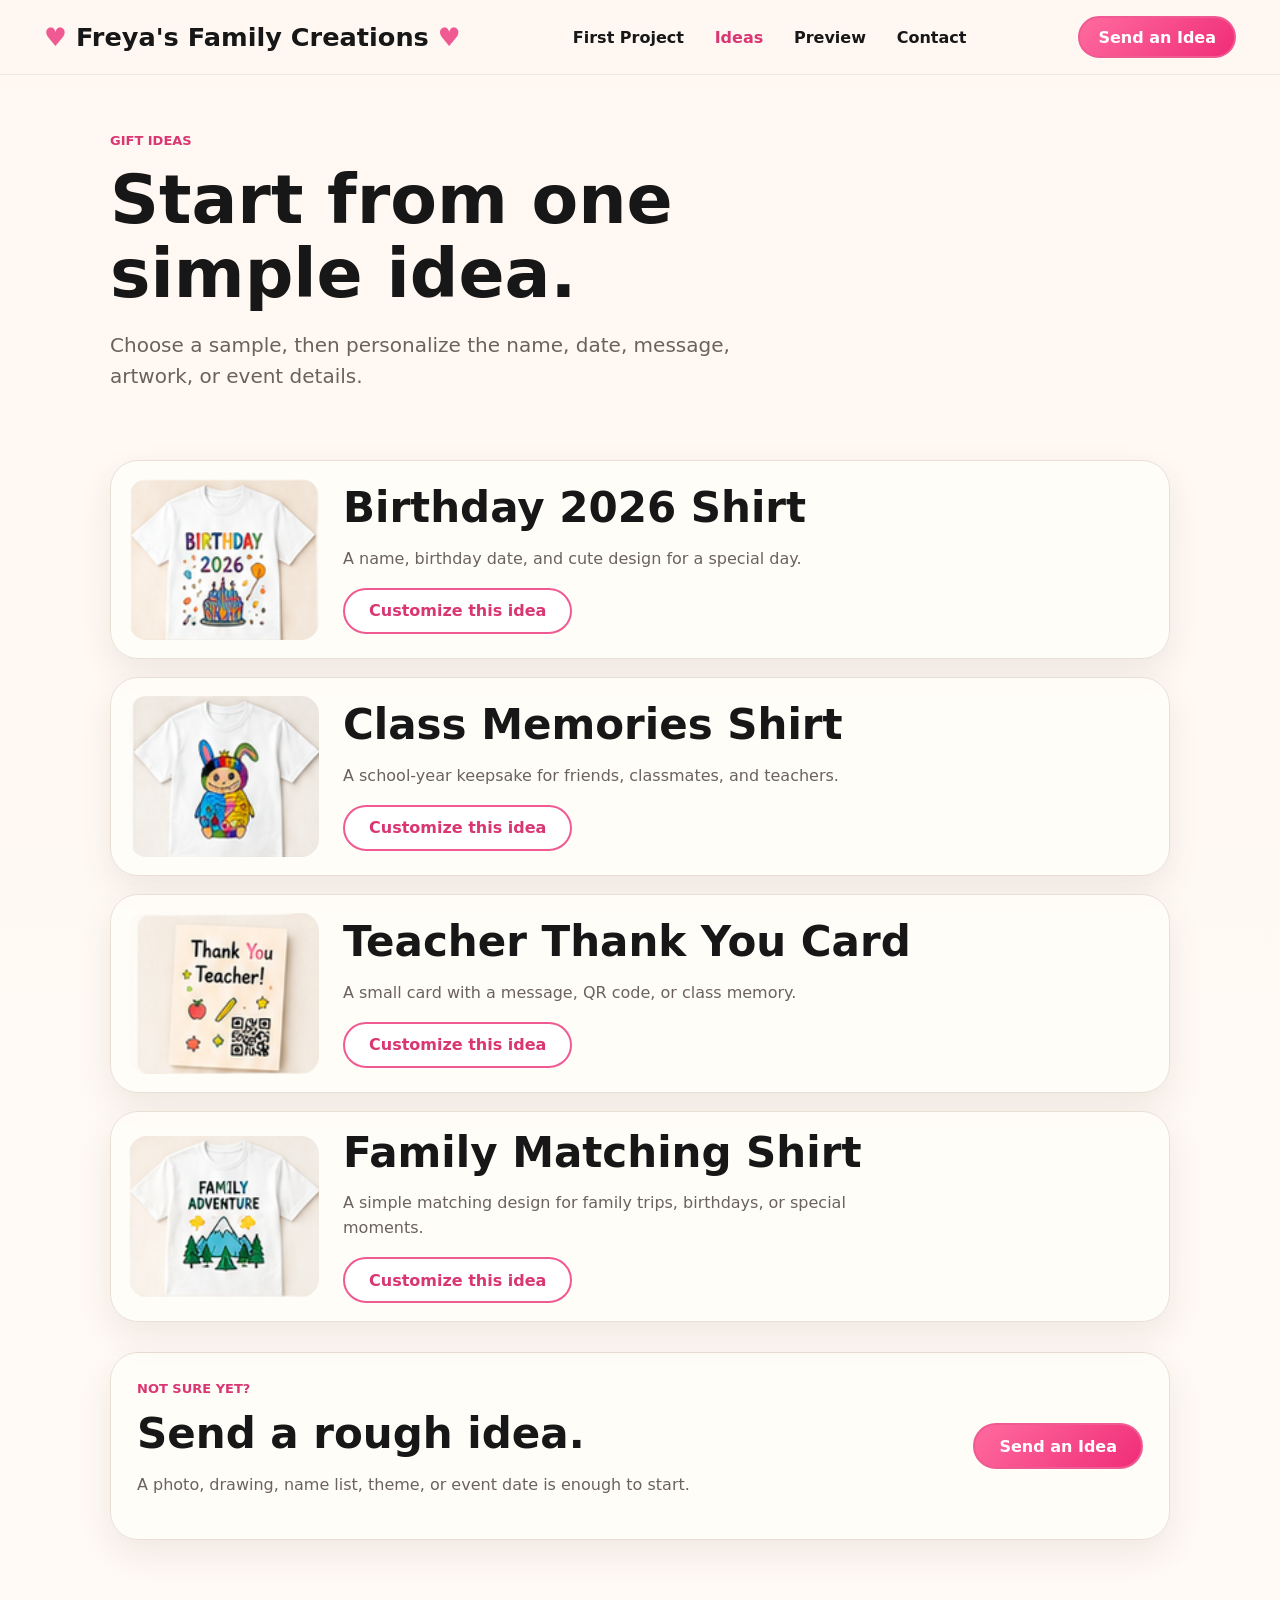
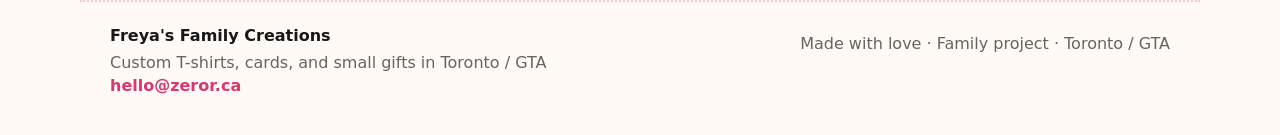
==== ideas.html @ f7eabf7b "Redesign shirt site with split pages" ====
<!doctype html>
<html lang="en">
  <head>
    <meta charset="utf-8" />
    <meta name="viewport" content="width=device-width, initial-scale=1" />
    <title>Gift Ideas | Freya's Family Creations</title>
    <link rel="stylesheet" href="styles.css" />
  </head>
  <body>
    <header class="topbar">
      <a class="brand" href="index.html"><span></span>Freya's Family Creations<span></span></a>
      <nav class="nav" aria-label="Main navigation">
        <a href="index.html#first-project">First Project</a>
        <a href="ideas.html" aria-current="page">Ideas</a>
        <a href="preview.html">Preview</a>
        <a href="index.html#contact">Contact</a>
      </nav>
      <a class="button primary small" href="mailto:hello@zeror.ca?subject=Custom%20Gift%20Idea">Send an Idea</a>
    </header>

    <main>
      <section class="page-hero narrow">
        <p class="eyebrow">Gift ideas</p>
        <h1>Start from one simple idea.</h1>
        <p class="lead">Choose a sample, then personalize the name, date, message, artwork, or event details.</p>
      </section>

      <section class="idea-page-grid">
        <article class="idea-large">
          <img src="assets/ui-slices/sample-birthday.png" alt="Birthday 2026 Shirt" />
          <div>
            <h2>Birthday 2026 Shirt</h2>
            <p>A name, birthday date, and cute design for a special day.</p>
            <a class="button secondary" href="preview.html?sample=birthday">Customize this idea</a>
          </div>
        </article>
        <article class="idea-large">
          <img src="assets/ui-slices/sample-class.png" alt="Class Memories Shirt" />
          <div>
            <h2>Class Memories Shirt</h2>
            <p>A school-year keepsake for friends, classmates, and teachers.</p>
            <a class="button secondary" href="preview.html?sample=class">Customize this idea</a>
          </div>
        </article>
        <article class="idea-large">
          <img src="assets/ui-slices/sample-teacher.png" alt="Teacher Thank You Card" />
          <div>
            <h2>Teacher Thank You Card</h2>
            <p>A small card with a message, QR code, or class memory.</p>
            <a class="button secondary" href="preview.html?sample=teacher">Customize this idea</a>
          </div>
        </article>
        <article class="idea-large">
          <img src="assets/ui-slices/sample-family.png" alt="Family Matching Shirt" />
          <div>
            <h2>Family Matching Shirt</h2>
            <p>A simple matching design for family trips, birthdays, or special moments.</p>
            <a class="button secondary" href="preview.html?sample=family">Customize this idea</a>
          </div>
        </article>
      </section>

      <section class="contact-strip compact">
        <div>
          <p class="eyebrow">Not sure yet?</p>
          <h2>Send a rough idea.</h2>
          <p>A photo, drawing, name list, theme, or event date is enough to start.</p>
        </div>
        <a class="button primary" href="mailto:hello@zeror.ca?subject=Custom%20Gift%20Idea">Send an Idea</a>
      </section>
    </main>

    <footer>
      <div>
        <b>Freya's Family Creations</b>
        <p>Custom T-shirts, cards, and small gifts in Toronto / GTA</p>
        <a href="mailto:hello@zeror.ca">hello@zeror.ca</a>
      </div>
      <p>Made with love · Family project · Toronto / GTA</p>
    </footer>
  </body>
</html>
---- styles.css ----
:root {
  color-scheme: light;
  --bg: #fff8f2;
  --card: #fffdf9;
  --pink: #f05a92;
  --pink-dark: #d93672;
  --pink-soft: #ffd6e5;
  --text: #171717;
  --muted: #6b625c;
  --line: #eadfd5;
  --pink-line: #f3c7d8;
  --shadow: 0 14px 34px rgba(80, 50, 30, 0.09);
}

* {
  box-sizing: border-box;
}

html {
  scroll-behavior: smooth;
}

body {
  margin: 0;
  min-width: 320px;
  background: linear-gradient(180deg, #fff8f2 0%, #fffaf6 100%);
  color: var(--text);
  font-family: "Comic Sans MS", "Trebuchet MS", ui-sans-serif, system-ui, sans-serif;
}

a {
  color: inherit;
  text-decoration: none;
}

button,
input,
select,
textarea {
  font: inherit;
}

.topbar {
  position: sticky;
  top: 0;
  z-index: 10;
  display: flex;
  align-items: center;
  justify-content: space-between;
  gap: 24px;
  padding: 16px clamp(20px, 4vw, 44px);
  background: rgba(255, 248, 242, 0.92);
  border-bottom: 1px solid rgba(234, 223, 213, 0.65);
  backdrop-filter: blur(16px);
}

.brand {
  display: inline-flex;
  align-items: center;
  gap: 9px;
  font-size: clamp(19px, 2vw, 27px);
  font-weight: 900;
}

.brand span::before,
.divider span::before {
  content: "\2665";
  color: var(--pink);
}

.nav {
  display: flex;
  gap: clamp(14px, 2.4vw, 34px);
  font-weight: 900;
}

.nav a[aria-current="page"] {
  color: var(--pink-dark);
}

.button {
  display: inline-flex;
  align-items: center;
  justify-content: center;
  min-height: 46px;
  padding: 0 24px;
  border: 2px solid var(--pink);
  border-radius: 999px;
  background: #fff;
  color: var(--pink-dark);
  font-weight: 900;
  cursor: pointer;
}

.button.primary {
  background: linear-gradient(135deg, #ff6b9e, #f02d78);
  color: #fff;
}

.button.small {
  min-height: 42px;
  padding-inline: 18px;
}

main {
  max-width: 1120px;
  margin: 0 auto;
  padding: 0 clamp(16px, 3vw, 30px) 36px;
}

h1,
h2,
h3,
p {
  overflow-wrap: anywhere;
}

h1,
h2,
h3 {
  margin: 0;
  letter-spacing: 0;
  line-height: 1.08;
}

h1 {
  font-size: clamp(42px, 6vw, 68px);
}

h2 {
  font-size: clamp(28px, 4vw, 42px);
}

h3 {
  font-size: 20px;
}

p {
  color: var(--muted);
  line-height: 1.55;
}

.eyebrow {
  margin: 0 0 12px;
  color: var(--pink-dark);
  font-size: 13px;
  font-weight: 900;
  text-transform: uppercase;
}

.lead {
  max-width: 620px;
  font-size: 20px;
}

.home-hero {
  display: grid;
  grid-template-columns: minmax(0, 1fr) minmax(320px, 420px);
  gap: clamp(34px, 6vw, 84px);
  align-items: center;
  min-height: calc(100vh - 92px);
  padding: 50px 0;
}

.project-card {
  width: 100%;
  border-radius: 28px;
  box-shadow: var(--shadow);
}

.hero-product {
  display: grid;
  min-height: 430px;
  place-items: center;
  border: 1px solid var(--line);
  border-radius: 32px;
  background: linear-gradient(180deg, #fffdf9, #fff3e8);
  box-shadow: var(--shadow);
}

.hero-product img {
  width: min(82%, 340px);
  max-height: 390px;
  object-fit: contain;
}

.pill-row,
.action-row {
  display: flex;
  flex-wrap: wrap;
  gap: 14px;
  margin-top: 24px;
}

.pill-row span {
  padding: 8px 16px;
  border-radius: 999px;
  background: var(--pink-soft);
  font-weight: 900;
}

.pill-row.small {
  gap: 8px;
}

.pill-row.small span {
  font-size: 14px;
}

.quiet-contact {
  margin-top: 28px;
  font-weight: 900;
}

.quiet-contact::before {
  content: "\2709";
  margin-right: 10px;
}

.quiet-contact a,
.email-block a,
footer a {
  color: var(--pink-dark);
  font-weight: 900;
}

.first-project {
  display: grid;
  grid-template-columns: minmax(0, 1fr) minmax(260px, 360px);
  gap: clamp(28px, 6vw, 70px);
  align-items: center;
  padding: 46px 0 54px;
}

.divider {
  display: flex;
  align-items: center;
  width: min(240px, 100%);
  margin: 18px 0 24px;
}

.divider::before,
.divider::after {
  content: "";
  flex: 1;
  border-top: 3px dotted var(--pink);
}

.divider span {
  margin: 0 12px;
}

.next-steps,
.contact-strip,
.idea-large,
.preview-page {
  border: 1px solid var(--line);
  border-radius: 28px;
  background: rgba(255, 253, 249, 0.94);
  box-shadow: var(--shadow);
}

.next-steps {
  padding: 30px;
  margin: 20px 0 28px;
}

.centered {
  max-width: 720px;
  margin: 0 auto 24px;
  text-align: center;
}

.route-grid {
  display: grid;
  grid-template-columns: repeat(3, minmax(0, 1fr));
  gap: 18px;
}

.route-card {
  display: grid;
  grid-template-columns: 94px 1fr;
  gap: 16px;
  align-items: center;
  min-height: 160px;
  padding: 16px;
  border: 1px solid var(--line);
  border-radius: 20px;
  background: #fff;
}

.route-card img {
  width: 94px;
  height: 94px;
  object-fit: contain;
  border-radius: 16px;
}

.route-card p {
  margin-bottom: 0;
  font-size: 14px;
}

.contact-strip {
  display: grid;
  grid-template-columns: 1fr auto minmax(220px, 0.45fr);
  gap: 24px;
  align-items: center;
  margin: 24px 0;
  padding: 26px;
}

.contact-strip.compact {
  grid-template-columns: 1fr auto;
}

.email-block {
  padding-left: 22px;
  border-left: 2px dashed var(--pink);
}

.email-block span {
  display: block;
  font-weight: 900;
}

.email-block a {
  display: block;
  font-size: clamp(24px, 3vw, 34px);
}

.page-hero {
  padding: 56px 0 28px;
}

.page-hero.narrow {
  max-width: 760px;
}

.idea-page-grid {
  display: grid;
  gap: 18px;
  margin: 20px 0 30px;
}

.idea-large {
  display: grid;
  grid-template-columns: 190px 1fr;
  gap: 24px;
  align-items: center;
  padding: 18px;
}

.idea-large img {
  width: 190px;
  aspect-ratio: 1.18 / 1;
  object-fit: cover;
  border-radius: 18px;
}

.idea-large p {
  max-width: 560px;
}

.preview-page {
  display: grid;
  grid-template-columns: minmax(340px, 1fr) minmax(320px, 0.9fr);
  gap: 30px;
  padding: 28px;
  margin: 18px 0 30px;
}

.preview-form {
  display: grid;
  gap: 12px;
}

.upload-box,
.form-card,
.quality,
.compact-controls,
.form-row label,
.preview-form > label {
  display: grid;
  gap: 8px;
  padding: 14px;
  border: 1px solid var(--line);
  border-radius: 16px;
  background: #fff;
}

.upload-box {
  border: 2px dashed var(--pink);
  text-align: center;
}

label span,
.form-card > span,
.compact-controls span {
  font-size: 13px;
  font-weight: 900;
}

input,
select,
textarea {
  width: 100%;
  min-height: 42px;
  padding: 0 12px;
  border: 1px solid var(--line);
  border-radius: 12px;
  background: #fffdf9;
}

textarea {
  min-height: 88px;
  padding: 12px;
  resize: vertical;
}

input[type="range"] {
  padding: 0;
  accent-color: var(--pink);
}

input[type="color"] {
  padding: 4px;
}

.sample-picker {
  display: flex;
  flex-wrap: wrap;
  gap: 10px;
}

.sample-picker button {
  width: 62px;
  height: 62px;
  padding: 3px;
  border: 2px solid var(--line);
  border-radius: 12px;
  background: #fff;
  cursor: pointer;
}

.sample-picker button.active {
  border-color: var(--pink);
  box-shadow: 0 0 0 3px var(--pink-soft);
}

.sample-picker img {
  width: 100%;
  height: 100%;
  object-fit: cover;
  border-radius: 8px;
}

.compact-controls,
.form-row {
  display: grid;
  grid-template-columns: repeat(3, minmax(0, 1fr));
  gap: 12px;
}

.form-row {
  grid-template-columns: repeat(2, minmax(0, 1fr));
}

.submit {
  width: min(100%, 270px);
  min-height: 56px;
}

.payment-note {
  margin: 0;
  font-size: 14px;
}

.preview-card {
  display: grid;
  gap: 12px;
  padding-left: 24px;
  border-left: 1px solid var(--line);
}

.preview-window {
  display: grid;
  min-height: 430px;
  place-items: center;
  overflow: hidden;
  border-radius: 20px;
  background: linear-gradient(180deg, #fffaf2, #f7ece2);
}

.preview-window img {
  max-width: 82%;
  max-height: 390px;
  object-fit: contain;
  transform: scale(var(--preview-scale, 1)) rotate(var(--preview-rotate, 0deg));
  transition: transform 160ms ease;
}

.quality.good {
  border-color: #59aa73;
  background: #effaf2;
}

.quality.warn {
  border-color: #dfa541;
  background: #fff7df;
}

.quality.bad {
  border-color: #d85f5f;
  background: #fff0f0;
}

footer {
  display: flex;
  justify-content: space-between;
  gap: 24px;
  max-width: 1120px;
  margin: 0 auto;
  padding: 24px clamp(16px, 3vw, 30px) 40px;
  border-top: 2px dotted var(--pink-line);
}

footer p {
  margin: 6px 0 0;
}

@media (max-width: 920px) {
  .home-hero,
  .first-project,
  .route-grid,
  .contact-strip,
  .idea-large,
  .preview-page {
    grid-template-columns: 1fr;
  }

  .hero-product,
  .project-card {
    max-width: 440px;
  }

  .preview-card {
    padding-left: 0;
    padding-top: 22px;
    border-left: 0;
    border-top: 1px solid var(--line);
  }

  .email-block {
    padding-left: 0;
    border-left: 0;
  }
}

@media (max-width: 700px) {
  .topbar {
    align-items: flex-start;
    flex-direction: column;
  }

  .nav {
    width: 100%;
    overflow-x: auto;
    padding-bottom: 4px;
  }

  .route-card {
    grid-template-columns: 76px 1fr;
  }

  .route-card img,
  .idea-large img {
    width: 76px;
    height: 76px;
  }

  .compact-controls,
  .form-row {
    grid-template-columns: 1fr;
  }

  footer {
    flex-direction: column;
  }
}
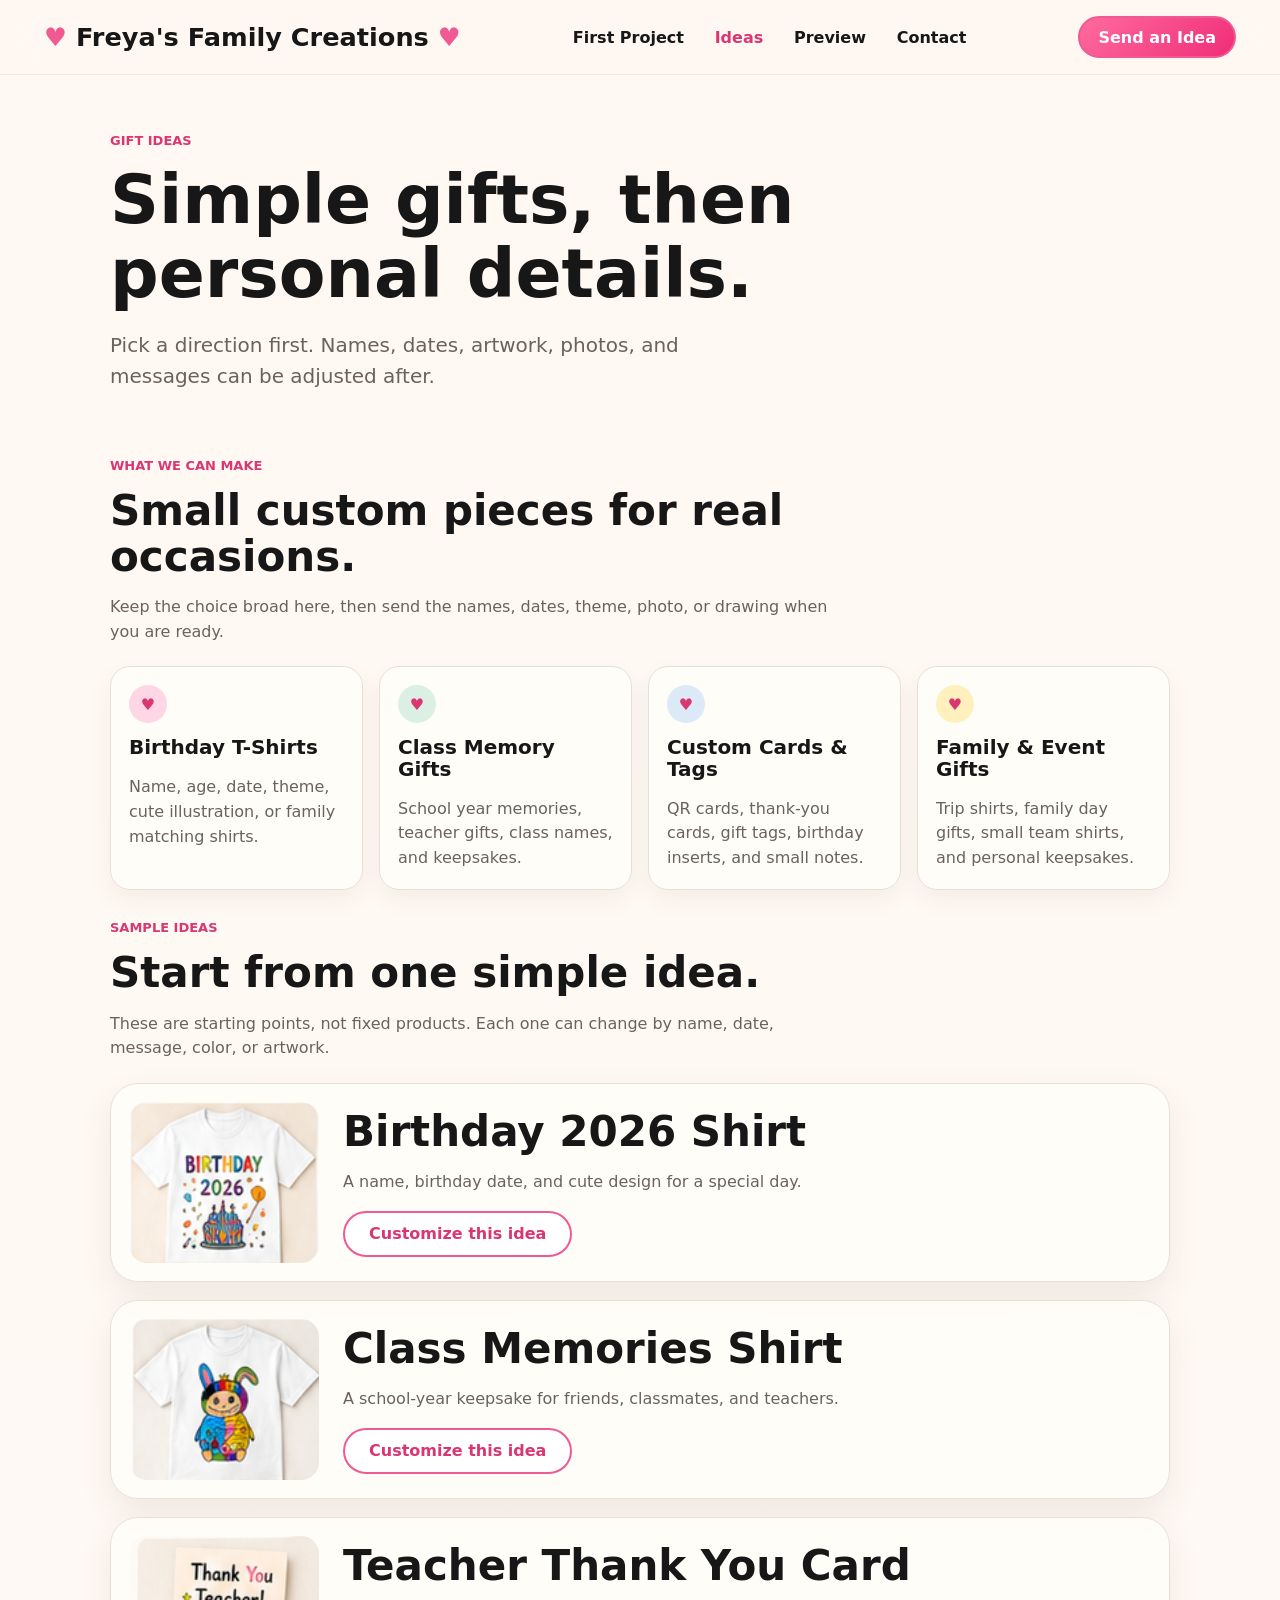
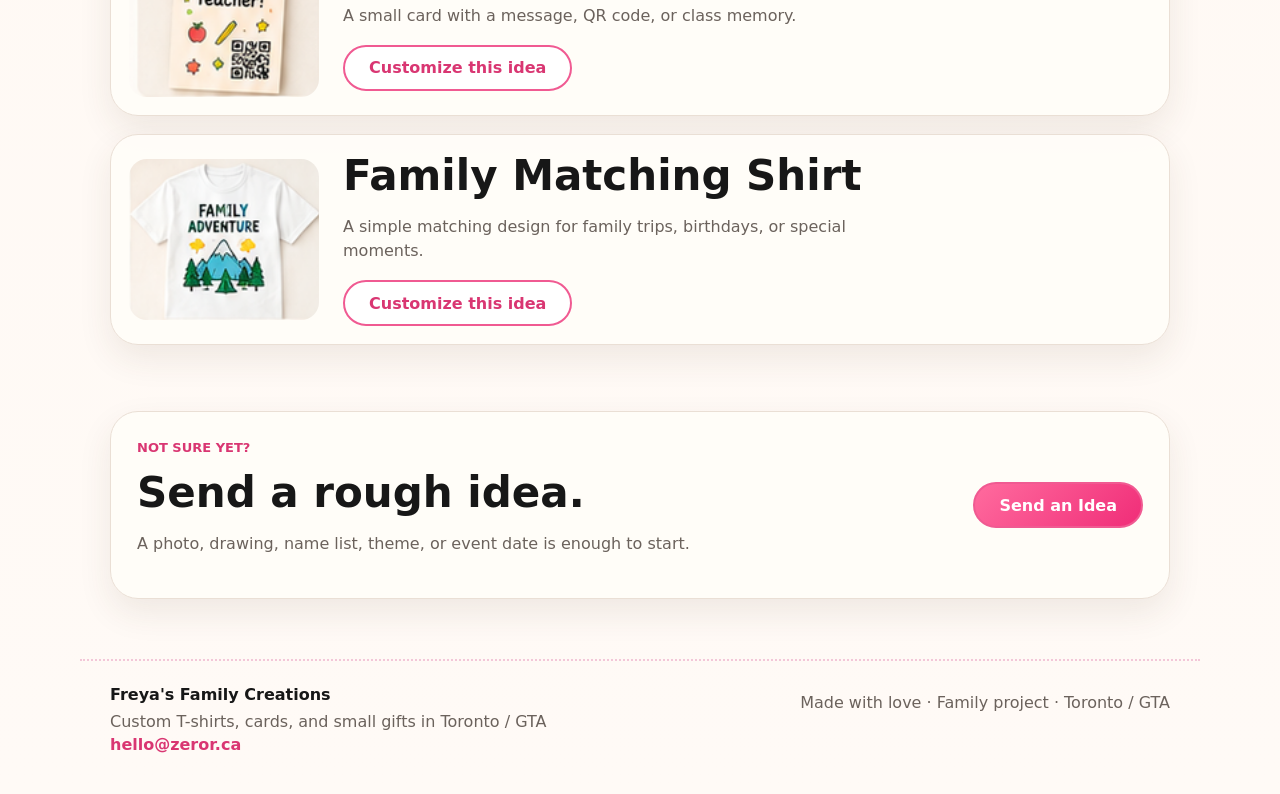
==== commit 4ef57200: "Refine shirt page hierarchy" ====
--- a/ideas.html
+++ b/ideas.html
@@ -21,43 +21,80 @@
     <main>
       <section class="page-hero narrow">
         <p class="eyebrow">Gift ideas</p>
-        <h1>Start from one simple idea.</h1>
-        <p class="lead">Choose a sample, then personalize the name, date, message, artwork, or event details.</p>
+        <h1>Simple gifts, then personal details.</h1>
+        <p class="lead">Pick a direction first. Names, dates, artwork, photos, and messages can be adjusted after.</p>
       </section>
 
-      <section class="idea-page-grid">
-        <article class="idea-large">
-          <img src="assets/ui-slices/sample-birthday.png" alt="Birthday 2026 Shirt" />
-          <div>
-            <h2>Birthday 2026 Shirt</h2>
-            <p>A name, birthday date, and cute design for a special day.</p>
-            <a class="button secondary" href="preview.html?sample=birthday">Customize this idea</a>
-          </div>
-        </article>
-        <article class="idea-large">
-          <img src="assets/ui-slices/sample-class.png" alt="Class Memories Shirt" />
-          <div>
-            <h2>Class Memories Shirt</h2>
-            <p>A school-year keepsake for friends, classmates, and teachers.</p>
-            <a class="button secondary" href="preview.html?sample=class">Customize this idea</a>
-          </div>
-        </article>
-        <article class="idea-large">
-          <img src="assets/ui-slices/sample-teacher.png" alt="Teacher Thank You Card" />
-          <div>
-            <h2>Teacher Thank You Card</h2>
-            <p>A small card with a message, QR code, or class memory.</p>
-            <a class="button secondary" href="preview.html?sample=teacher">Customize this idea</a>
-          </div>
-        </article>
-        <article class="idea-large">
-          <img src="assets/ui-slices/sample-family.png" alt="Family Matching Shirt" />
-          <div>
-            <h2>Family Matching Shirt</h2>
-            <p>A simple matching design for family trips, birthdays, or special moments.</p>
-            <a class="button secondary" href="preview.html?sample=family">Customize this idea</a>
-          </div>
-        </article>
+      <section class="make-section" aria-labelledby="make-title">
+        <div class="section-intro">
+          <p class="eyebrow">What We Can Make</p>
+          <h2 id="make-title">Small custom pieces for real occasions.</h2>
+          <p>Keep the choice broad here, then send the names, dates, theme, photo, or drawing when you are ready.</p>
+        </div>
+        <div class="make-grid">
+          <article class="make-card">
+            <span class="make-icon">&hearts;</span>
+            <h3>Birthday T-Shirts</h3>
+            <p>Name, age, date, theme, cute illustration, or family matching shirts.</p>
+          </article>
+          <article class="make-card">
+            <span class="make-icon">&hearts;</span>
+            <h3>Class Memory Gifts</h3>
+            <p>School year memories, teacher gifts, class names, and keepsakes.</p>
+          </article>
+          <article class="make-card">
+            <span class="make-icon">&hearts;</span>
+            <h3>Custom Cards &amp; Tags</h3>
+            <p>QR cards, thank-you cards, gift tags, birthday inserts, and small notes.</p>
+          </article>
+          <article class="make-card">
+            <span class="make-icon">&hearts;</span>
+            <h3>Family &amp; Event Gifts</h3>
+            <p>Trip shirts, family day gifts, small team shirts, and personal keepsakes.</p>
+          </article>
+        </div>
+      </section>
+
+      <section class="sample-section" aria-labelledby="sample-title">
+        <div class="section-intro">
+          <p class="eyebrow">Sample Ideas</p>
+          <h2 id="sample-title">Start from one simple idea.</h2>
+          <p>These are starting points, not fixed products. Each one can change by name, date, message, color, or artwork.</p>
+        </div>
+        <div class="idea-page-grid">
+          <article class="idea-large">
+            <img src="assets/ui-slices/sample-birthday.png" alt="Birthday 2026 Shirt" />
+            <div>
+              <h2>Birthday 2026 Shirt</h2>
+              <p>A name, birthday date, and cute design for a special day.</p>
+              <a class="button secondary" href="preview.html?sample=birthday">Customize this idea</a>
+            </div>
+          </article>
+          <article class="idea-large">
+            <img src="assets/ui-slices/sample-class.png" alt="Class Memories Shirt" />
+            <div>
+              <h2>Class Memories Shirt</h2>
+              <p>A school-year keepsake for friends, classmates, and teachers.</p>
+              <a class="button secondary" href="preview.html?sample=class">Customize this idea</a>
+            </div>
+          </article>
+          <article class="idea-large">
+            <img src="assets/ui-slices/sample-teacher.png" alt="Teacher Thank You Card" />
+            <div>
+              <h2>Teacher Thank You Card</h2>
+              <p>A small card with a message, QR code, or class memory.</p>
+              <a class="button secondary" href="preview.html?sample=teacher">Customize this idea</a>
+            </div>
+          </article>
+          <article class="idea-large">
+            <img src="assets/ui-slices/sample-family.png" alt="Family Matching Shirt" />
+            <div>
+              <h2>Family Matching Shirt</h2>
+              <p>A simple matching design for family trips, birthdays, or special moments.</p>
+              <a class="button secondary" href="preview.html?sample=family">Customize this idea</a>
+            </div>
+          </article>
+        </div>
       </section>
 
       <section class="contact-strip compact">
@@ -76,7 +113,7 @@
         <p>Custom T-shirts, cards, and small gifts in Toronto / GTA</p>
         <a href="mailto:hello@zeror.ca">hello@zeror.ca</a>
       </div>
-      <p>Made with love · Family project · Toronto / GTA</p>
+      <p>Made with love &middot; Family project &middot; Toronto / GTA</p>
     </footer>
   </body>
 </html>
--- a/styles.css
+++ b/styles.css
@@ -25,7 +25,7 @@
   min-width: 320px;
   background: linear-gradient(180deg, #fff8f2 0%, #fffaf6 100%);
   color: var(--text);
-  font-family: "Comic Sans MS", "Trebuchet MS", ui-sans-serif, system-ui, sans-serif;
+  font-family: "Trebuchet MS", "Segoe UI", ui-sans-serif, system-ui, sans-serif;
 }
 
 a {
@@ -60,6 +60,14 @@
   gap: 9px;
   font-size: clamp(19px, 2vw, 27px);
   font-weight: 900;
+}
+
+.brand,
+h1,
+h2,
+h3,
+.eyebrow {
+  font-family: "Comic Sans MS", "Trebuchet MS", ui-sans-serif, system-ui, sans-serif;
 }
 
 .brand span::before,
@@ -158,8 +166,8 @@
   grid-template-columns: minmax(0, 1fr) minmax(320px, 420px);
   gap: clamp(34px, 6vw, 84px);
   align-items: center;
-  min-height: calc(100vh - 92px);
-  padding: 50px 0;
+  min-height: clamp(540px, 72vh, 680px);
+  padding: 48px 0 38px;
 }
 
 .project-card {
@@ -271,6 +279,11 @@
   text-align: center;
 }
 
+.section-intro {
+  max-width: 720px;
+  margin-bottom: 22px;
+}
+
 .route-grid {
   display: grid;
   grid-template-columns: repeat(3, minmax(0, 1fr));
@@ -341,6 +354,53 @@
   display: grid;
   gap: 18px;
   margin: 20px 0 30px;
+}
+
+.make-section,
+.sample-section {
+  padding: 16px 0 12px;
+}
+
+.make-grid {
+  display: grid;
+  grid-template-columns: repeat(4, minmax(0, 1fr));
+  gap: 16px;
+}
+
+.make-card {
+  padding: 18px;
+  border: 1px solid var(--line);
+  border-radius: 20px;
+  background: rgba(255, 253, 249, 0.96);
+  box-shadow: 0 10px 24px rgba(80, 50, 30, 0.06);
+}
+
+.make-icon {
+  display: inline-grid;
+  width: 38px;
+  height: 38px;
+  margin-bottom: 14px;
+  place-items: center;
+  border-radius: 999px;
+  background: var(--pink-soft);
+  color: var(--pink-dark);
+  font-weight: 900;
+}
+
+.make-card:nth-child(2) .make-icon {
+  background: #dcefe4;
+}
+
+.make-card:nth-child(3) .make-icon {
+  background: #dceaf7;
+}
+
+.make-card:nth-child(4) .make-icon {
+  background: #fff0bd;
+}
+
+.make-card p {
+  margin-bottom: 0;
 }
 
 .idea-large {
@@ -555,18 +615,40 @@
     padding-left: 0;
     border-left: 0;
   }
+
+  .make-grid {
+    grid-template-columns: repeat(2, minmax(0, 1fr));
+  }
 }
 
 @media (max-width: 700px) {
   .topbar {
-    align-items: flex-start;
-    flex-direction: column;
+    align-items: center;
+    flex-wrap: wrap;
+    gap: 12px;
   }
 
   .nav {
-    width: 100%;
-    overflow-x: auto;
-    padding-bottom: 4px;
+    display: none;
+  }
+
+  .brand {
+    flex: 1;
+    min-width: 0;
+    font-size: 20px;
+  }
+
+  .home-hero {
+    min-height: auto;
+    padding: 34px 0;
+  }
+
+  .hero-product {
+    min-height: 310px;
+  }
+
+  .make-grid {
+    grid-template-columns: 1fr;
   }
 
   .route-card {
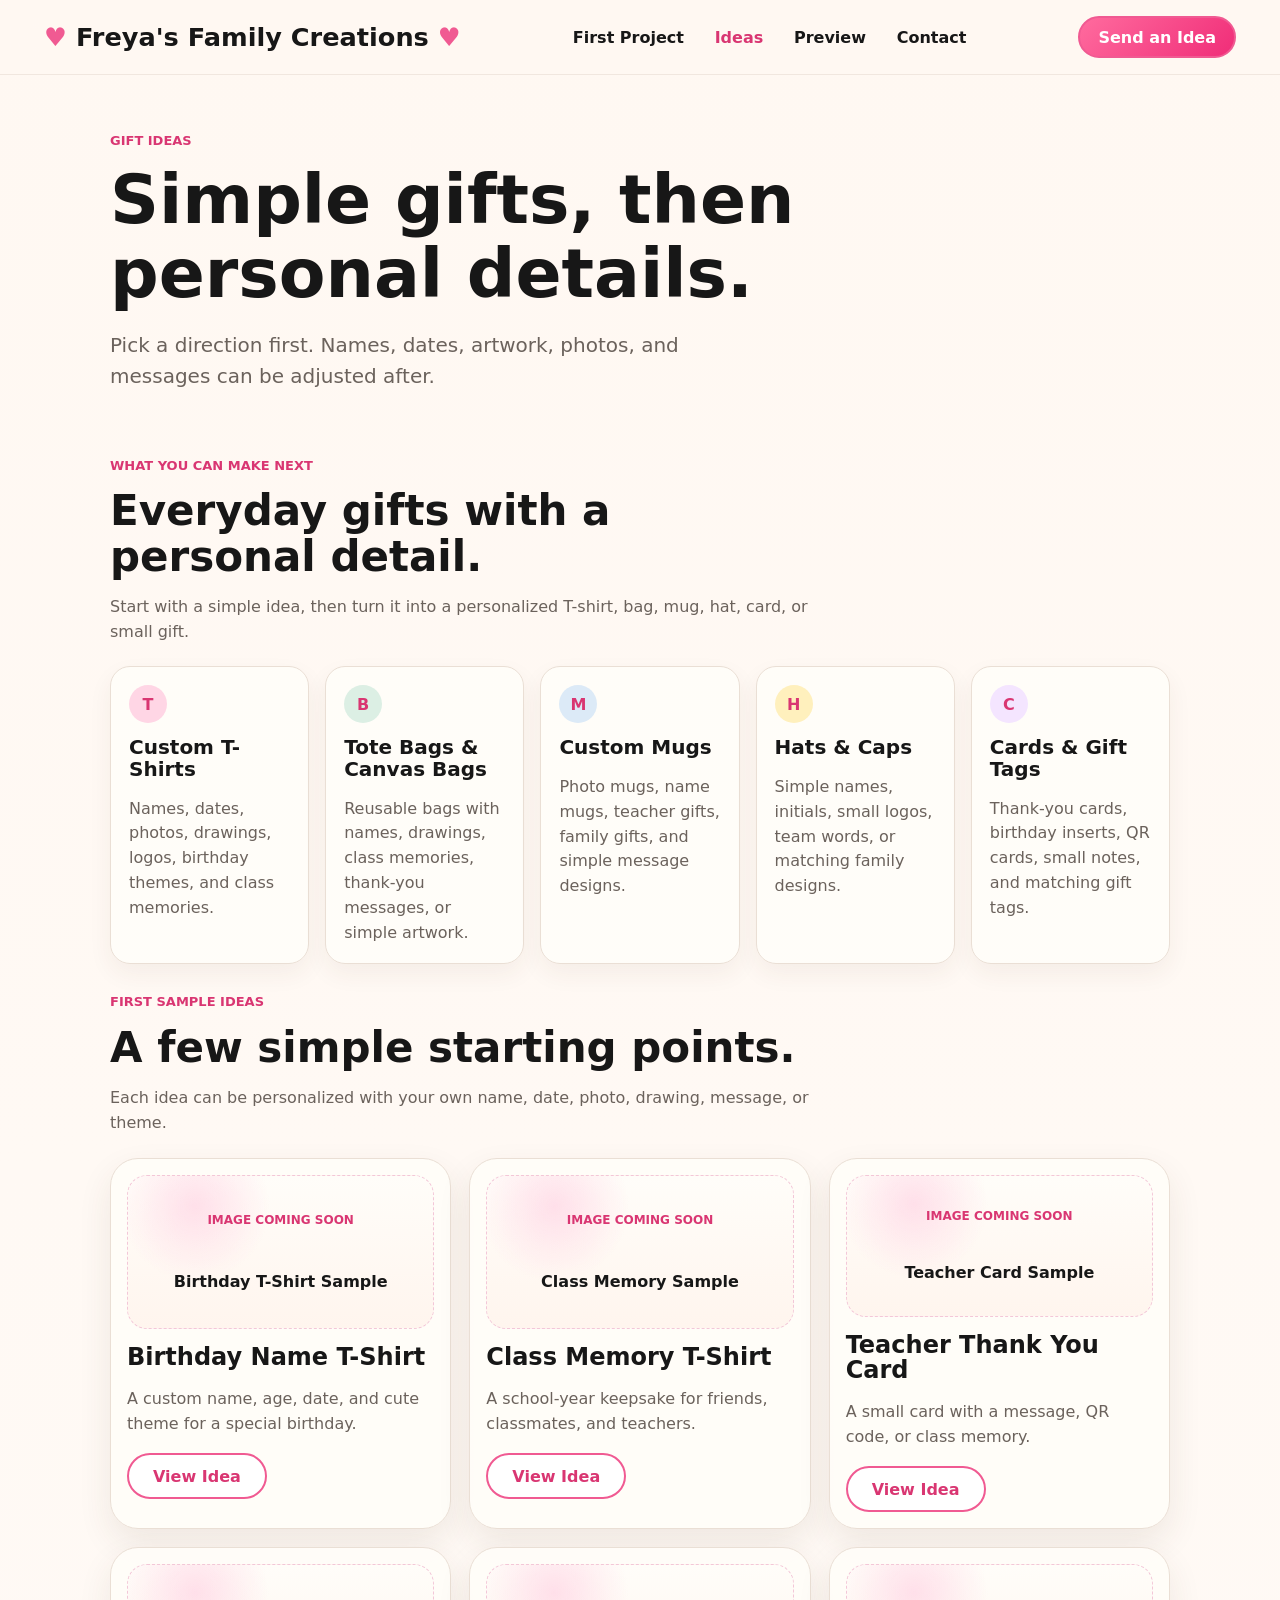
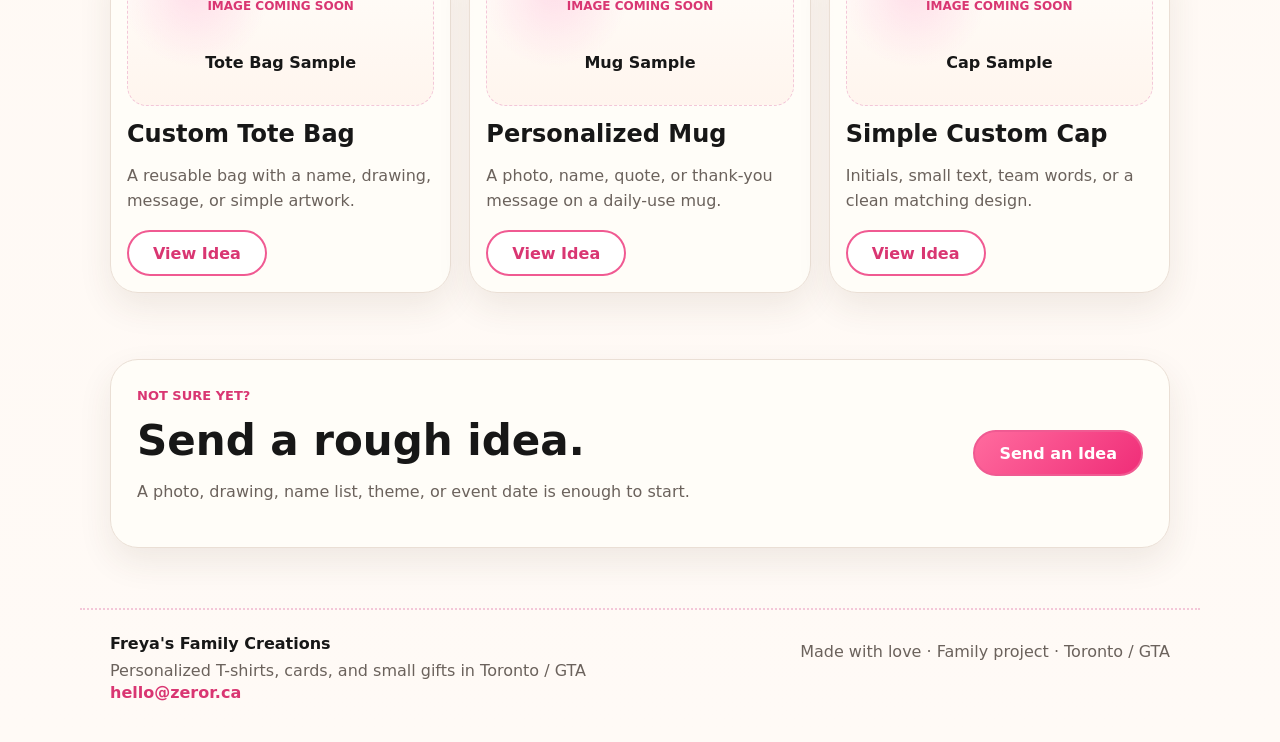
==== commit bdf3ab39: "Update shirt gift ideas content" ====
--- a/ideas.html
+++ b/ideas.html
@@ -15,7 +15,7 @@
         <a href="preview.html">Preview</a>
         <a href="index.html#contact">Contact</a>
       </nav>
-      <a class="button primary small" href="mailto:hello@zeror.ca?subject=Custom%20Gift%20Idea">Send an Idea</a>
+      <a class="button primary small" href="mailto:hello@zeror.ca?subject=Custom%20Gift%20Idea&amp;body=Hi%2C%0A%0AI%20have%20an%20idea%20for%3A%0A-%20T-shirt%20%2F%20card%20%2F%20bag%20%2F%20mug%20%2F%20hat%20%2F%20gift%3A%0A-%20Name%20or%20text%3A%0A-%20Date%20or%20event%3A%0A-%20Quantity%3A%0A-%20Size%20or%20product%20details%3A%0A-%20Deadline%3A%0A-%20Notes%3A%0A%0AThank%20you!">Send an Idea</a>
     </header>
 
     <main>
@@ -27,71 +27,110 @@
 
       <section class="make-section" aria-labelledby="make-title">
         <div class="section-intro">
-          <p class="eyebrow">What We Can Make</p>
-          <h2 id="make-title">Small custom pieces for real occasions.</h2>
-          <p>Keep the choice broad here, then send the names, dates, theme, photo, or drawing when you are ready.</p>
+          <p class="eyebrow">What You Can Make Next</p>
+          <h2 id="make-title">Everyday gifts with a personal detail.</h2>
+          <p>Start with a simple idea, then turn it into a personalized T-shirt, bag, mug, hat, card, or small gift.</p>
         </div>
         <div class="make-grid">
           <article class="make-card">
-            <span class="make-icon">&hearts;</span>
-            <h3>Birthday T-Shirts</h3>
-            <p>Name, age, date, theme, cute illustration, or family matching shirts.</p>
+            <span class="make-icon">T</span>
+            <h3>Custom T-Shirts</h3>
+            <p>Names, dates, photos, drawings, logos, birthday themes, and class memories.</p>
           </article>
           <article class="make-card">
-            <span class="make-icon">&hearts;</span>
-            <h3>Class Memory Gifts</h3>
-            <p>School year memories, teacher gifts, class names, and keepsakes.</p>
+            <span class="make-icon">B</span>
+            <h3>Tote Bags &amp; Canvas Bags</h3>
+            <p>Reusable bags with names, drawings, class memories, thank-you messages, or simple artwork.</p>
           </article>
           <article class="make-card">
-            <span class="make-icon">&hearts;</span>
-            <h3>Custom Cards &amp; Tags</h3>
-            <p>QR cards, thank-you cards, gift tags, birthday inserts, and small notes.</p>
+            <span class="make-icon">M</span>
+            <h3>Custom Mugs</h3>
+            <p>Photo mugs, name mugs, teacher gifts, family gifts, and simple message designs.</p>
           </article>
           <article class="make-card">
-            <span class="make-icon">&hearts;</span>
-            <h3>Family &amp; Event Gifts</h3>
-            <p>Trip shirts, family day gifts, small team shirts, and personal keepsakes.</p>
+            <span class="make-icon">H</span>
+            <h3>Hats &amp; Caps</h3>
+            <p>Simple names, initials, small logos, team words, or matching family designs.</p>
+          </article>
+          <article class="make-card">
+            <span class="make-icon">C</span>
+            <h3>Cards &amp; Gift Tags</h3>
+            <p>Thank-you cards, birthday inserts, QR cards, small notes, and matching gift tags.</p>
           </article>
         </div>
       </section>
 
       <section class="sample-section" aria-labelledby="sample-title">
         <div class="section-intro">
-          <p class="eyebrow">Sample Ideas</p>
-          <h2 id="sample-title">Start from one simple idea.</h2>
-          <p>These are starting points, not fixed products. Each one can change by name, date, message, color, or artwork.</p>
+          <p class="eyebrow">First Sample Ideas</p>
+          <h2 id="sample-title">A few simple starting points.</h2>
+          <p>Each idea can be personalized with your own name, date, photo, drawing, message, or theme.</p>
         </div>
-        <div class="idea-page-grid">
-          <article class="idea-large">
-            <img src="assets/ui-slices/sample-birthday.png" alt="Birthday 2026 Shirt" />
+        <div class="idea-template-grid">
+          <article class="template-card">
+            <div class="sample-placeholder">
+              <span>Image coming soon</span>
+              <strong>Birthday T-Shirt Sample</strong>
+            </div>
             <div>
-              <h2>Birthday 2026 Shirt</h2>
-              <p>A name, birthday date, and cute design for a special day.</p>
-              <a class="button secondary" href="preview.html?sample=birthday">Customize this idea</a>
+              <h2>Birthday Name T-Shirt</h2>
+              <p>A custom name, age, date, and cute theme for a special birthday.</p>
+              <a class="button secondary" href="preview.html?sample=birthday">View Idea</a>
             </div>
           </article>
-          <article class="idea-large">
-            <img src="assets/ui-slices/sample-class.png" alt="Class Memories Shirt" />
+          <article class="template-card">
+            <div class="sample-placeholder">
+              <span>Image coming soon</span>
+              <strong>Class Memory Sample</strong>
+            </div>
             <div>
-              <h2>Class Memories Shirt</h2>
+              <h2>Class Memory T-Shirt</h2>
               <p>A school-year keepsake for friends, classmates, and teachers.</p>
-              <a class="button secondary" href="preview.html?sample=class">Customize this idea</a>
+              <a class="button secondary" href="preview.html?sample=class">View Idea</a>
             </div>
           </article>
-          <article class="idea-large">
-            <img src="assets/ui-slices/sample-teacher.png" alt="Teacher Thank You Card" />
+          <article class="template-card">
+            <div class="sample-placeholder">
+              <span>Image coming soon</span>
+              <strong>Teacher Card Sample</strong>
+            </div>
             <div>
               <h2>Teacher Thank You Card</h2>
               <p>A small card with a message, QR code, or class memory.</p>
-              <a class="button secondary" href="preview.html?sample=teacher">Customize this idea</a>
+              <a class="button secondary" href="preview.html?sample=teacher">View Idea</a>
             </div>
           </article>
-          <article class="idea-large">
-            <img src="assets/ui-slices/sample-family.png" alt="Family Matching Shirt" />
+          <article class="template-card">
+            <div class="sample-placeholder">
+              <span>Image coming soon</span>
+              <strong>Tote Bag Sample</strong>
+            </div>
             <div>
-              <h2>Family Matching Shirt</h2>
-              <p>A simple matching design for family trips, birthdays, or special moments.</p>
-              <a class="button secondary" href="preview.html?sample=family">Customize this idea</a>
+              <h2>Custom Tote Bag</h2>
+              <p>A reusable bag with a name, drawing, message, or simple artwork.</p>
+              <a class="button secondary" href="index.html#contact">View Idea</a>
+            </div>
+          </article>
+          <article class="template-card">
+            <div class="sample-placeholder">
+              <span>Image coming soon</span>
+              <strong>Mug Sample</strong>
+            </div>
+            <div>
+              <h2>Personalized Mug</h2>
+              <p>A photo, name, quote, or thank-you message on a daily-use mug.</p>
+              <a class="button secondary" href="index.html#contact">View Idea</a>
+            </div>
+          </article>
+          <article class="template-card">
+            <div class="sample-placeholder">
+              <span>Image coming soon</span>
+              <strong>Cap Sample</strong>
+            </div>
+            <div>
+              <h2>Simple Custom Cap</h2>
+              <p>Initials, small text, team words, or a clean matching design.</p>
+              <a class="button secondary" href="index.html#contact">View Idea</a>
             </div>
           </article>
         </div>
@@ -103,14 +142,14 @@
           <h2>Send a rough idea.</h2>
           <p>A photo, drawing, name list, theme, or event date is enough to start.</p>
         </div>
-        <a class="button primary" href="mailto:hello@zeror.ca?subject=Custom%20Gift%20Idea">Send an Idea</a>
+        <a class="button primary" href="mailto:hello@zeror.ca?subject=Custom%20Gift%20Idea&amp;body=Hi%2C%0A%0AI%20have%20an%20idea%20for%3A%0A-%20T-shirt%20%2F%20card%20%2F%20bag%20%2F%20mug%20%2F%20hat%20%2F%20gift%3A%0A-%20Name%20or%20text%3A%0A-%20Date%20or%20event%3A%0A-%20Quantity%3A%0A-%20Size%20or%20product%20details%3A%0A-%20Deadline%3A%0A-%20Notes%3A%0A%0AThank%20you!">Send an Idea</a>
       </section>
     </main>
 
     <footer>
       <div>
         <b>Freya's Family Creations</b>
-        <p>Custom T-shirts, cards, and small gifts in Toronto / GTA</p>
+        <p>Personalized T-shirts, cards, and small gifts in Toronto / GTA</p>
         <a href="mailto:hello@zeror.ca">hello@zeror.ca</a>
       </div>
       <p>Made with love &middot; Family project &middot; Toronto / GTA</p>
--- a/styles.css
+++ b/styles.css
@@ -261,6 +261,7 @@
 .next-steps,
 .contact-strip,
 .idea-large,
+.template-card,
 .preview-page {
   border: 1px solid var(--line);
   border-radius: 28px;
@@ -363,7 +364,7 @@
 
 .make-grid {
   display: grid;
-  grid-template-columns: repeat(4, minmax(0, 1fr));
+  grid-template-columns: repeat(5, minmax(0, 1fr));
   gap: 16px;
 }
 
@@ -399,8 +400,58 @@
   background: #fff0bd;
 }
 
+.make-card:nth-child(5) .make-icon {
+  background: #f4e5ff;
+}
+
 .make-card p {
   margin-bottom: 0;
+}
+
+.idea-template-grid {
+  display: grid;
+  grid-template-columns: repeat(3, minmax(0, 1fr));
+  gap: 18px;
+  margin: 20px 0 30px;
+}
+
+.template-card {
+  display: grid;
+  gap: 16px;
+  padding: 16px;
+}
+
+.sample-placeholder {
+  display: grid;
+  min-height: 142px;
+  place-items: center;
+  gap: 8px;
+  padding: 18px;
+  border: 1px dashed var(--pink-line);
+  border-radius: 20px;
+  background:
+    radial-gradient(circle at 22% 20%, rgba(255, 214, 229, 0.75), transparent 28%),
+    linear-gradient(180deg, #fffdf9, #fff5ee);
+  text-align: center;
+}
+
+.sample-placeholder span {
+  color: var(--pink-dark);
+  font-size: 12px;
+  font-weight: 900;
+  text-transform: uppercase;
+}
+
+.sample-placeholder strong {
+  color: var(--text);
+}
+
+.template-card h2 {
+  font-size: 24px;
+}
+
+.template-card p {
+  min-height: 50px;
 }
 
 .idea-large {
@@ -531,7 +582,7 @@
   min-height: 56px;
 }
 
-.payment-note {
+.request-note {
   margin: 0;
   font-size: 14px;
 }
@@ -595,6 +646,7 @@
   .route-grid,
   .contact-strip,
   .idea-large,
+  .idea-template-grid,
   .preview-page {
     grid-template-columns: 1fr;
   }
@@ -619,6 +671,10 @@
   .make-grid {
     grid-template-columns: repeat(2, minmax(0, 1fr));
   }
+
+  .idea-template-grid {
+    grid-template-columns: repeat(2, minmax(0, 1fr));
+  }
 }
 
 @media (max-width: 700px) {
@@ -651,6 +707,58 @@
     grid-template-columns: 1fr;
   }
 
+  .make-card {
+    display: grid;
+    grid-template-columns: 42px 1fr;
+    gap: 12px;
+    align-items: center;
+    padding: 14px;
+  }
+
+  .make-icon {
+    margin-bottom: 0;
+  }
+
+  .make-card p,
+  .template-card p {
+    display: none;
+  }
+
+  .idea-template-grid {
+    grid-template-columns: 1fr;
+    gap: 12px;
+  }
+
+  .template-card {
+    grid-template-columns: 94px 1fr;
+    gap: 14px;
+    align-items: center;
+    padding: 12px;
+  }
+
+  .sample-placeholder {
+    min-height: 88px;
+    padding: 10px;
+    border-radius: 16px;
+  }
+
+  .sample-placeholder span {
+    display: none;
+  }
+
+  .sample-placeholder strong {
+    font-size: 13px;
+  }
+
+  .template-card h2 {
+    font-size: 20px;
+  }
+
+  .template-card .button {
+    min-height: 40px;
+    padding-inline: 16px;
+  }
+
   .route-card {
     grid-template-columns: 76px 1fr;
   }
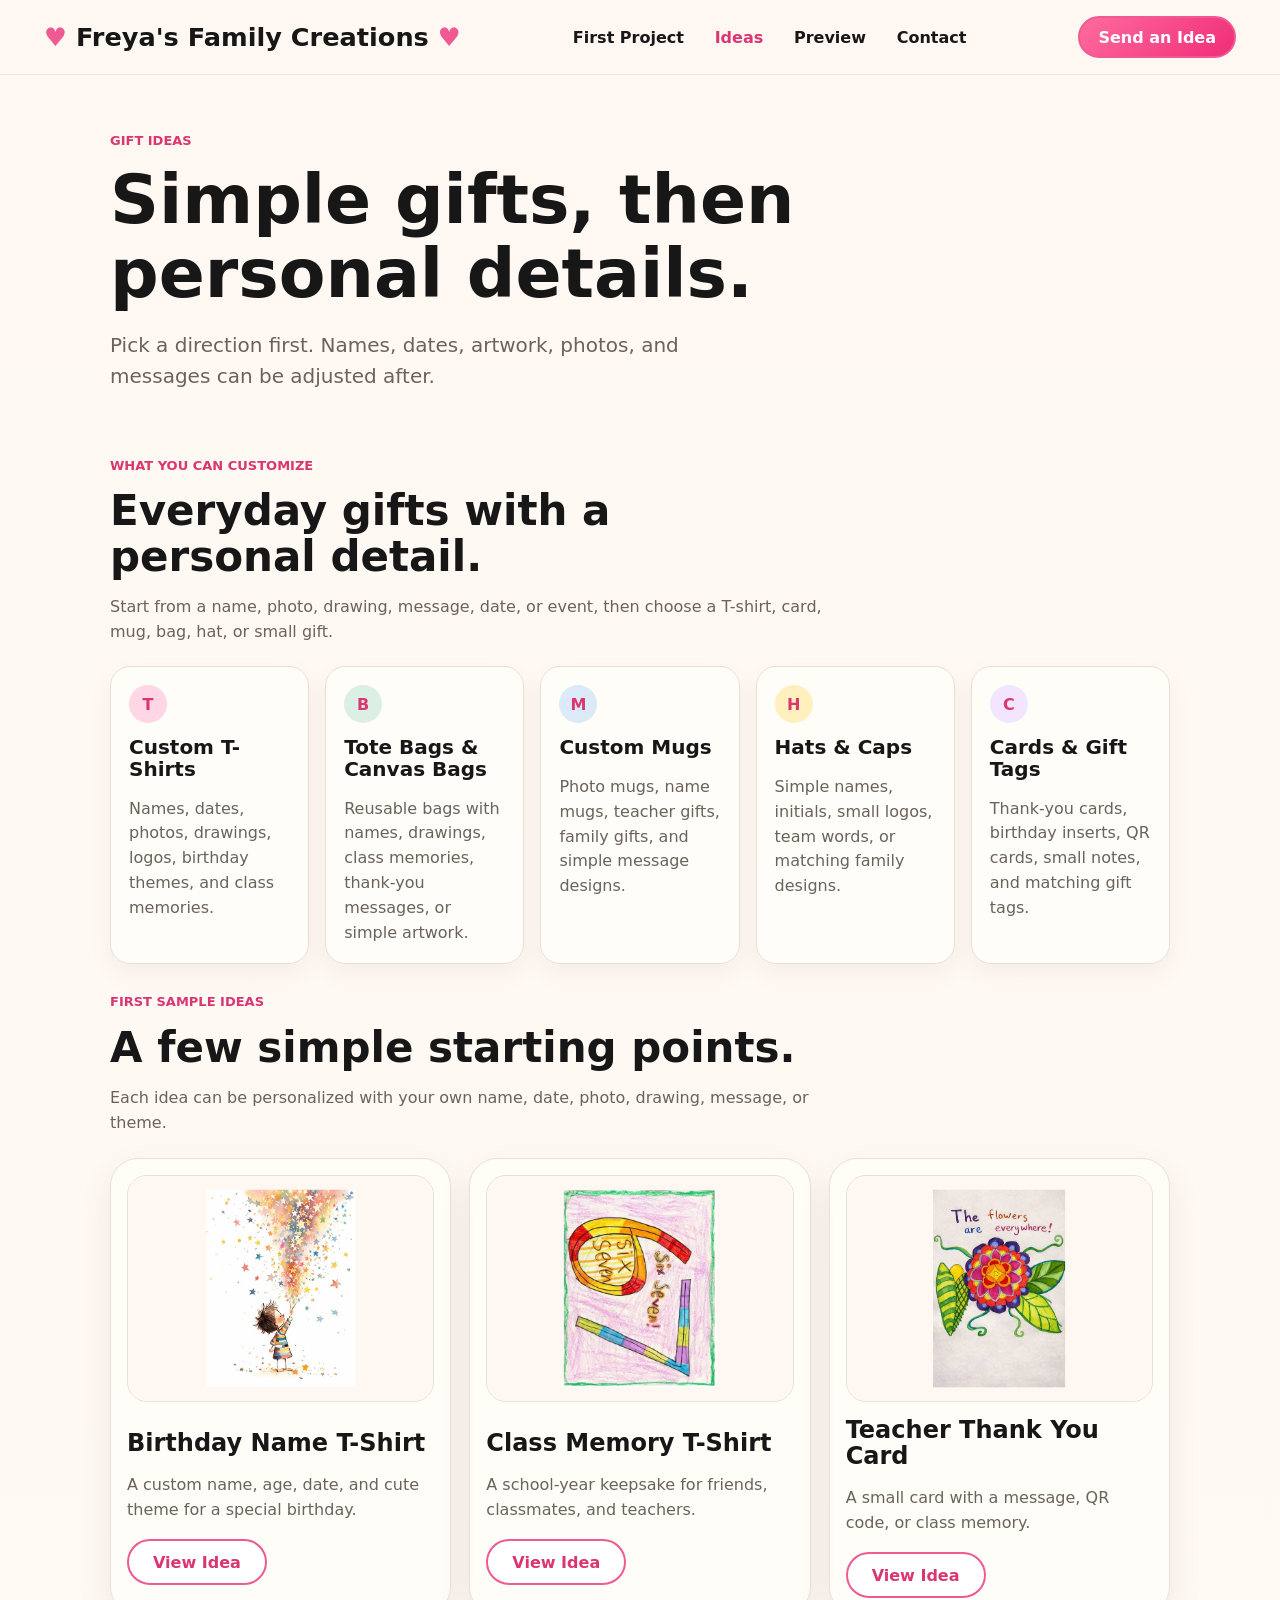
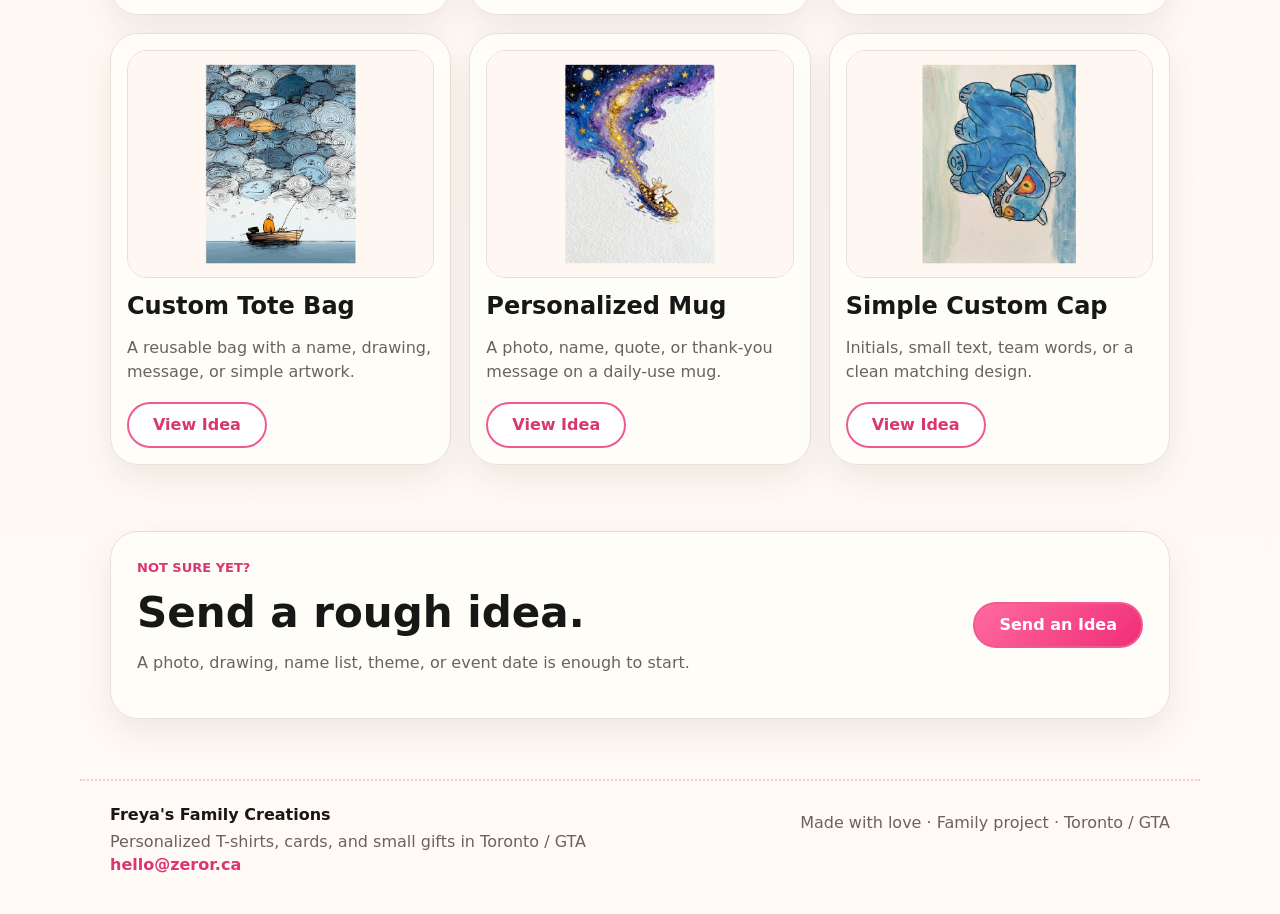
==== commit c19038e5: "Refine shirt hero and sample ideas" ====
--- a/ideas.html
+++ b/ideas.html
@@ -15,7 +15,7 @@
         <a href="preview.html">Preview</a>
         <a href="index.html#contact">Contact</a>
       </nav>
-      <a class="button primary small" href="mailto:hello@zeror.ca?subject=Custom%20Gift%20Idea&amp;body=Hi%2C%0A%0AI%20have%20an%20idea%20for%3A%0A-%20T-shirt%20%2F%20card%20%2F%20bag%20%2F%20mug%20%2F%20hat%20%2F%20gift%3A%0A-%20Name%20or%20text%3A%0A-%20Date%20or%20event%3A%0A-%20Quantity%3A%0A-%20Size%20or%20product%20details%3A%0A-%20Deadline%3A%0A-%20Notes%3A%0A%0AThank%20you!">Send an Idea</a>
+      <a class="button primary small" href="mailto:hello@zeror.ca?subject=Custom%20Gift%20Idea&amp;body=Hi%2C%0A%0AI%20have%20an%20idea%20for%3A%0A-%20T-shirt%20%2F%20card%20%2F%20bag%20%2F%20mug%20%2F%20hat%20%2F%20gift%3A%0A-%20Name%20or%20text%3A%0A-%20Photo%20or%20drawing%3A%0A-%20Date%20or%20event%3A%0A-%20Quantity%3A%0A-%20Size%20or%20product%20details%3A%0A-%20Deadline%3A%0A-%20Notes%3A%0A%0AThank%20you!">Send an Idea</a>
     </header>
 
     <main>
@@ -27,9 +27,9 @@
 
       <section class="make-section" aria-labelledby="make-title">
         <div class="section-intro">
-          <p class="eyebrow">What You Can Make Next</p>
+          <p class="eyebrow">What You Can Customize</p>
           <h2 id="make-title">Everyday gifts with a personal detail.</h2>
-          <p>Start with a simple idea, then turn it into a personalized T-shirt, bag, mug, hat, card, or small gift.</p>
+          <p>Start from a name, photo, drawing, message, date, or event, then choose a T-shirt, card, mug, bag, hat, or small gift.</p>
         </div>
         <div class="make-grid">
           <article class="make-card">
@@ -60,7 +60,7 @@
         </div>
       </section>
 
-      <section class="sample-section" aria-labelledby="sample-title">
+      <section class="sample-section" id="sample-ideas" aria-labelledby="sample-title">
         <div class="section-intro">
           <p class="eyebrow">First Sample Ideas</p>
           <h2 id="sample-title">A few simple starting points.</h2>
@@ -68,10 +68,7 @@
         </div>
         <div class="idea-template-grid">
           <article class="template-card">
-            <div class="sample-placeholder">
-              <span>Image coming soon</span>
-              <strong>Birthday T-Shirt Sample</strong>
-            </div>
+            <img class="template-image" src="assets/sample-ideas/birthday-name-shirt.jpg" alt="Birthday T-shirt sample artwork" />
             <div>
               <h2>Birthday Name T-Shirt</h2>
               <p>A custom name, age, date, and cute theme for a special birthday.</p>
@@ -79,10 +76,7 @@
             </div>
           </article>
           <article class="template-card">
-            <div class="sample-placeholder">
-              <span>Image coming soon</span>
-              <strong>Class Memory Sample</strong>
-            </div>
+            <img class="template-image" src="assets/sample-ideas/class-memory-shirt.jpg" alt="Class memory T-shirt sample artwork" />
             <div>
               <h2>Class Memory T-Shirt</h2>
               <p>A school-year keepsake for friends, classmates, and teachers.</p>
@@ -90,10 +84,7 @@
             </div>
           </article>
           <article class="template-card">
-            <div class="sample-placeholder">
-              <span>Image coming soon</span>
-              <strong>Teacher Card Sample</strong>
-            </div>
+            <img class="template-image" src="assets/sample-ideas/teacher-thank-you-card.jpg" alt="Teacher thank-you card sample artwork" />
             <div>
               <h2>Teacher Thank You Card</h2>
               <p>A small card with a message, QR code, or class memory.</p>
@@ -101,10 +92,7 @@
             </div>
           </article>
           <article class="template-card">
-            <div class="sample-placeholder">
-              <span>Image coming soon</span>
-              <strong>Tote Bag Sample</strong>
-            </div>
+            <img class="template-image" src="assets/sample-ideas/custom-tote-bag.jpg" alt="Custom tote bag sample artwork" />
             <div>
               <h2>Custom Tote Bag</h2>
               <p>A reusable bag with a name, drawing, message, or simple artwork.</p>
@@ -112,10 +100,7 @@
             </div>
           </article>
           <article class="template-card">
-            <div class="sample-placeholder">
-              <span>Image coming soon</span>
-              <strong>Mug Sample</strong>
-            </div>
+            <img class="template-image" src="assets/sample-ideas/personalized-mug.jpg" alt="Personalized mug sample artwork" />
             <div>
               <h2>Personalized Mug</h2>
               <p>A photo, name, quote, or thank-you message on a daily-use mug.</p>
@@ -123,10 +108,7 @@
             </div>
           </article>
           <article class="template-card">
-            <div class="sample-placeholder">
-              <span>Image coming soon</span>
-              <strong>Cap Sample</strong>
-            </div>
+            <img class="template-image" src="assets/sample-ideas/simple-custom-cap.jpg" alt="Simple custom cap sample artwork" />
             <div>
               <h2>Simple Custom Cap</h2>
               <p>Initials, small text, team words, or a clean matching design.</p>
@@ -142,7 +124,7 @@
           <h2>Send a rough idea.</h2>
           <p>A photo, drawing, name list, theme, or event date is enough to start.</p>
         </div>
-        <a class="button primary" href="mailto:hello@zeror.ca?subject=Custom%20Gift%20Idea&amp;body=Hi%2C%0A%0AI%20have%20an%20idea%20for%3A%0A-%20T-shirt%20%2F%20card%20%2F%20bag%20%2F%20mug%20%2F%20hat%20%2F%20gift%3A%0A-%20Name%20or%20text%3A%0A-%20Date%20or%20event%3A%0A-%20Quantity%3A%0A-%20Size%20or%20product%20details%3A%0A-%20Deadline%3A%0A-%20Notes%3A%0A%0AThank%20you!">Send an Idea</a>
+        <a class="button primary" href="mailto:hello@zeror.ca?subject=Custom%20Gift%20Idea&amp;body=Hi%2C%0A%0AI%20have%20an%20idea%20for%3A%0A-%20T-shirt%20%2F%20card%20%2F%20bag%20%2F%20mug%20%2F%20hat%20%2F%20gift%3A%0A-%20Name%20or%20text%3A%0A-%20Photo%20or%20drawing%3A%0A-%20Date%20or%20event%3A%0A-%20Quantity%3A%0A-%20Size%20or%20product%20details%3A%0A-%20Deadline%3A%0A-%20Notes%3A%0A%0AThank%20you!">Send an Idea</a>
       </section>
     </main>
 
--- a/styles.css
+++ b/styles.css
@@ -161,6 +161,15 @@
   font-size: 20px;
 }
 
+.hero-direct {
+  max-width: 650px;
+  margin: 20px 0 0;
+  color: var(--text);
+  font-size: clamp(18px, 2.1vw, 24px);
+  font-weight: 900;
+  line-height: 1.42;
+}
+
 .home-hero {
   display: grid;
   grid-template-columns: minmax(0, 1fr) minmax(320px, 420px);
@@ -419,6 +428,15 @@
   display: grid;
   gap: 16px;
   padding: 16px;
+}
+
+.template-image {
+  width: 100%;
+  aspect-ratio: 1.35 / 1;
+  object-fit: cover;
+  border: 1px solid var(--line);
+  border-radius: 20px;
+  background: var(--bg);
 }
 
 .sample-placeholder {
@@ -736,6 +754,13 @@
     padding: 12px;
   }
 
+  .template-image {
+    width: 94px;
+    height: 88px;
+    aspect-ratio: auto;
+    border-radius: 16px;
+  }
+
   .sample-placeholder {
     min-height: 88px;
     padding: 10px;
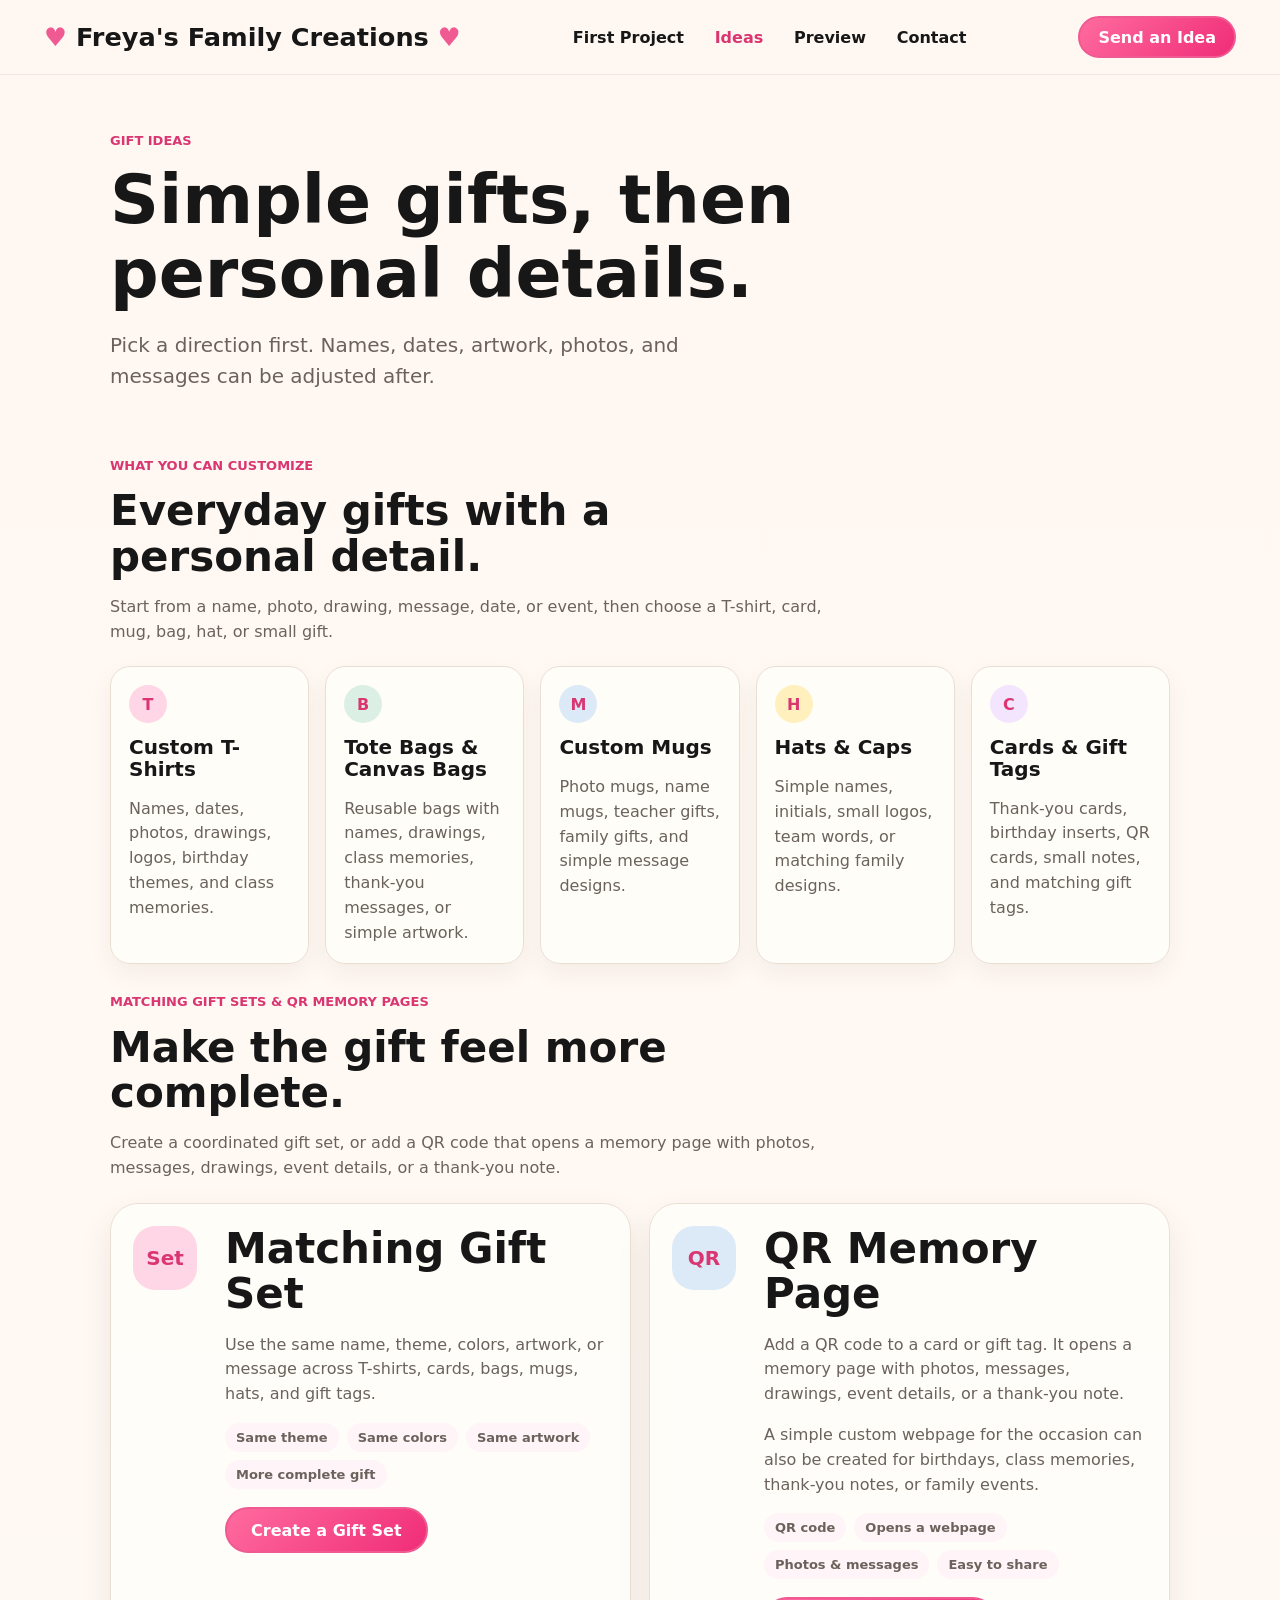
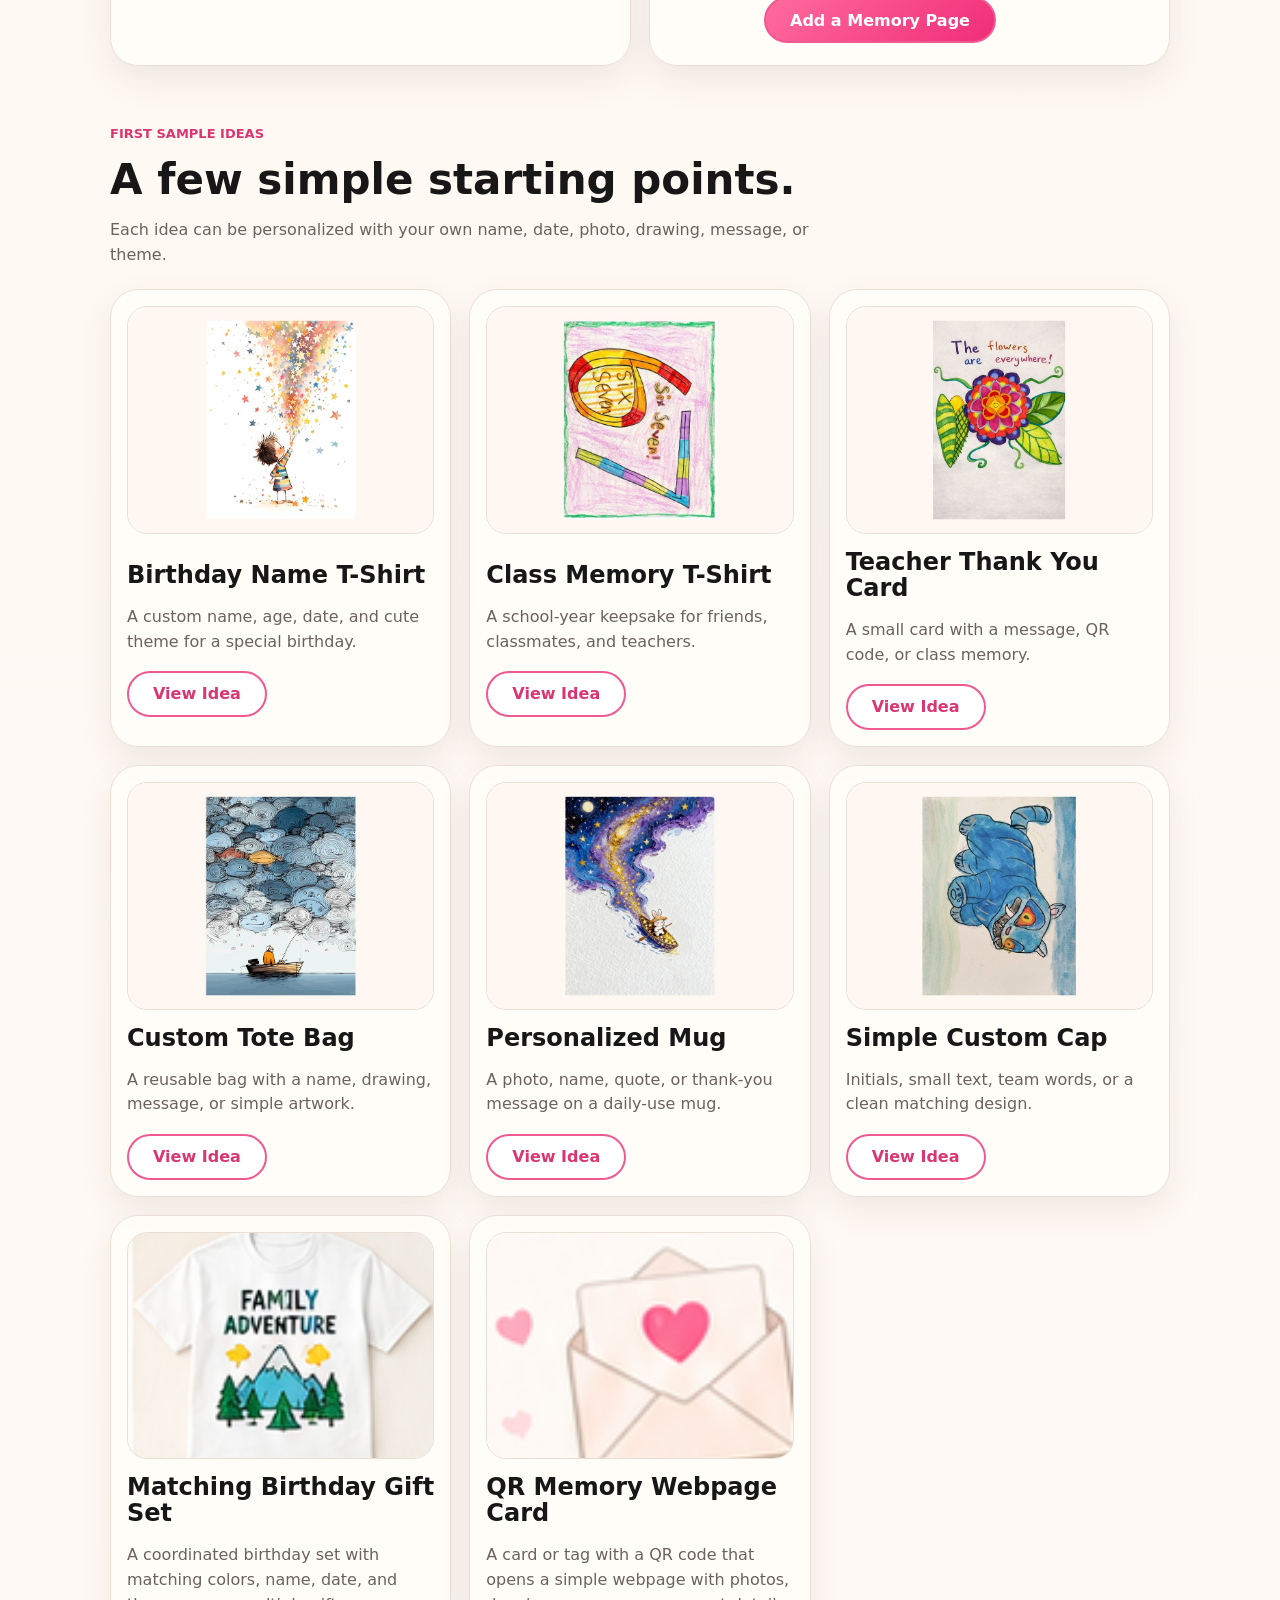
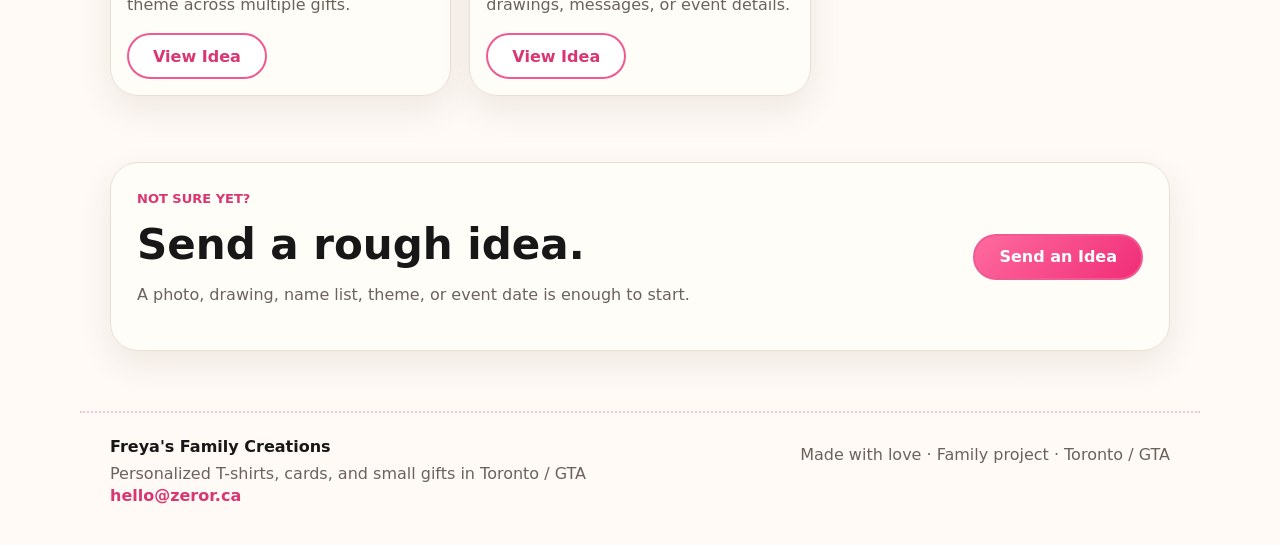
==== commit f11364d3: "Add shirt gift set and QR memory page options" ====
--- a/ideas.html
+++ b/ideas.html
@@ -1,4 +1,4 @@
-<!doctype html>
+﻿<!doctype html>
 <html lang="en">
   <head>
     <meta charset="utf-8" />
@@ -15,7 +15,7 @@
         <a href="preview.html">Preview</a>
         <a href="index.html#contact">Contact</a>
       </nav>
-      <a class="button primary small" href="mailto:hello@zeror.ca?subject=Custom%20Gift%20Idea&amp;body=Hi%2C%0A%0AI%20have%20an%20idea%20for%3A%0A-%20T-shirt%20%2F%20card%20%2F%20bag%20%2F%20mug%20%2F%20hat%20%2F%20gift%3A%0A-%20Name%20or%20text%3A%0A-%20Photo%20or%20drawing%3A%0A-%20Date%20or%20event%3A%0A-%20Quantity%3A%0A-%20Size%20or%20product%20details%3A%0A-%20Deadline%3A%0A-%20Notes%3A%0A%0AThank%20you!">Send an Idea</a>
+      <a class="button primary small" href="mailto:hello@zeror.ca?subject=Custom%20Gift%20Idea&amp;body=Hi%2C%0A%0AI%20have%20an%20idea%20for%3A%0A-%20T-shirt%20%2F%20card%20%2F%20bag%20%2F%20mug%20%2F%20hat%20%2F%20gift%3A%0A-%20Name%20or%20text%3A%0A-%20Photo%20or%20drawing%3A%0A-%20Date%20or%20event%3A%0A-%20Quantity%3A%0A-%20Size%20or%20product%20details%3A%0A-%20Deadline%3A%0A-%20Do%20you%20want%20a%20matching%20gift%20set%3F%3A%0A-%20Do%20you%20want%20a%20QR%20memory%20page%3F%3A%0A-%20Notes%3A%0A%0AThank%20you!">Send an Idea</a>
     </header>
 
     <main>
@@ -56,6 +56,45 @@
             <span class="make-icon">C</span>
             <h3>Cards &amp; Gift Tags</h3>
             <p>Thank-you cards, birthday inserts, QR cards, small notes, and matching gift tags.</p>
+          </article>
+        </div>
+      </section>
+
+      <section class="addon-section" aria-labelledby="addon-title">
+        <div class="section-intro">
+          <p class="eyebrow">Matching Gift Sets &amp; QR Memory Pages</p>
+          <h2 id="addon-title">Make the gift feel more complete.</h2>
+          <p>Create a coordinated gift set, or add a QR code that opens a memory page with photos, messages, drawings, event details, or a thank-you note.</p>
+        </div>
+        <div class="addon-grid">
+          <article class="addon-card">
+            <div class="addon-mark">Set</div>
+            <div>
+              <h2>Matching Gift Set</h2>
+              <p>Use the same name, theme, colors, artwork, or message across T-shirts, cards, bags, mugs, hats, and gift tags.</p>
+              <div class="tag-row">
+                <span>Same theme</span>
+                <span>Same colors</span>
+                <span>Same artwork</span>
+                <span>More complete gift</span>
+              </div>
+              <a class="button primary" href="mailto:hello@zeror.ca?subject=Custom%20Gift%20Idea&amp;body=Hi%2C%0A%0AI%20have%20an%20idea%20for%3A%0A-%20T-shirt%20%2F%20card%20%2F%20bag%20%2F%20mug%20%2F%20hat%20%2F%20gift%3A%0A-%20Name%20or%20text%3A%0A-%20Photo%20or%20drawing%3A%0A-%20Date%20or%20event%3A%0A-%20Quantity%3A%0A-%20Size%20or%20product%20details%3A%0A-%20Deadline%3A%0A-%20Do%20you%20want%20a%20matching%20gift%20set%3F%3A%0A-%20Do%20you%20want%20a%20QR%20memory%20page%3F%3A%0A-%20Notes%3A%0A%0AThank%20you!">Create a Gift Set</a>
+            </div>
+          </article>
+          <article class="addon-card">
+            <div class="addon-mark">QR</div>
+            <div>
+              <h2>QR Memory Page</h2>
+              <p>Add a QR code to a card or gift tag. It opens a memory page with photos, messages, drawings, event details, or a thank-you note.</p>
+              <p>A simple custom webpage for the occasion can also be created for birthdays, class memories, thank-you notes, or family events.</p>
+              <div class="tag-row">
+                <span>QR code</span>
+                <span>Opens a webpage</span>
+                <span>Photos &amp; messages</span>
+                <span>Easy to share</span>
+              </div>
+              <a class="button primary" href="mailto:hello@zeror.ca?subject=Custom%20Gift%20Idea&amp;body=Hi%2C%0A%0AI%20have%20an%20idea%20for%3A%0A-%20T-shirt%20%2F%20card%20%2F%20bag%20%2F%20mug%20%2F%20hat%20%2F%20gift%3A%0A-%20Name%20or%20text%3A%0A-%20Photo%20or%20drawing%3A%0A-%20Date%20or%20event%3A%0A-%20Quantity%3A%0A-%20Size%20or%20product%20details%3A%0A-%20Deadline%3A%0A-%20Do%20you%20want%20a%20matching%20gift%20set%3F%3A%0A-%20Do%20you%20want%20a%20QR%20memory%20page%3F%3A%0A-%20Notes%3A%0A%0AThank%20you!">Add a Memory Page</a>
+            </div>
           </article>
         </div>
       </section>
@@ -115,6 +154,22 @@
               <a class="button secondary" href="index.html#contact">View Idea</a>
             </div>
           </article>
+          <article class="template-card">
+            <img class="template-image" src="assets/ui-slices/sample-family.png" alt="Matching birthday gift set sample" />
+            <div>
+              <h2>Matching Birthday Gift Set</h2>
+              <p>A coordinated birthday set with matching colors, name, date, and theme across multiple gifts.</p>
+              <a class="button secondary" href="index.html#contact">View Idea</a>
+            </div>
+          </article>
+          <article class="template-card">
+            <img class="template-image" src="assets/ui-slices/contact-envelope.png" alt="QR memory webpage card sample" />
+            <div>
+              <h2>QR Memory Webpage Card</h2>
+              <p>A card or tag with a QR code that opens a simple webpage with photos, drawings, messages, or event details.</p>
+              <a class="button secondary" href="index.html#contact">View Idea</a>
+            </div>
+          </article>
         </div>
       </section>
 
@@ -124,7 +179,7 @@
           <h2>Send a rough idea.</h2>
           <p>A photo, drawing, name list, theme, or event date is enough to start.</p>
         </div>
-        <a class="button primary" href="mailto:hello@zeror.ca?subject=Custom%20Gift%20Idea&amp;body=Hi%2C%0A%0AI%20have%20an%20idea%20for%3A%0A-%20T-shirt%20%2F%20card%20%2F%20bag%20%2F%20mug%20%2F%20hat%20%2F%20gift%3A%0A-%20Name%20or%20text%3A%0A-%20Photo%20or%20drawing%3A%0A-%20Date%20or%20event%3A%0A-%20Quantity%3A%0A-%20Size%20or%20product%20details%3A%0A-%20Deadline%3A%0A-%20Notes%3A%0A%0AThank%20you!">Send an Idea</a>
+        <a class="button primary" href="mailto:hello@zeror.ca?subject=Custom%20Gift%20Idea&amp;body=Hi%2C%0A%0AI%20have%20an%20idea%20for%3A%0A-%20T-shirt%20%2F%20card%20%2F%20bag%20%2F%20mug%20%2F%20hat%20%2F%20gift%3A%0A-%20Name%20or%20text%3A%0A-%20Photo%20or%20drawing%3A%0A-%20Date%20or%20event%3A%0A-%20Quantity%3A%0A-%20Size%20or%20product%20details%3A%0A-%20Deadline%3A%0A-%20Do%20you%20want%20a%20matching%20gift%20set%3F%3A%0A-%20Do%20you%20want%20a%20QR%20memory%20page%3F%3A%0A-%20Notes%3A%0A%0AThank%20you!">Send an Idea</a>
       </section>
     </main>
 
--- a/styles.css
+++ b/styles.css
@@ -367,6 +367,7 @@
 }
 
 .make-section,
+.addon-section,
 .sample-section {
   padding: 16px 0 12px;
 }
@@ -415,6 +416,57 @@
 
 .make-card p {
   margin-bottom: 0;
+}
+
+.addon-grid {
+  display: grid;
+  grid-template-columns: repeat(2, minmax(0, 1fr));
+  gap: 18px;
+  margin: 20px 0 30px;
+}
+
+.addon-card {
+  display: grid;
+  grid-template-columns: 74px 1fr;
+  gap: 18px;
+  padding: 22px;
+  border: 1px solid var(--line);
+  border-radius: 28px;
+  background: rgba(255, 253, 249, 0.96);
+  box-shadow: var(--shadow);
+}
+
+.addon-mark {
+  display: grid;
+  width: 64px;
+  height: 64px;
+  place-items: center;
+  border-radius: 22px;
+  background: var(--pink-soft);
+  color: var(--pink-dark);
+  font-family: "Comic Sans MS", "Trebuchet MS", ui-sans-serif, system-ui, sans-serif;
+  font-size: 20px;
+  font-weight: 900;
+}
+
+.addon-card:nth-child(2) .addon-mark {
+  background: #dceaf7;
+}
+
+.tag-row {
+  display: flex;
+  flex-wrap: wrap;
+  gap: 8px;
+  margin: 16px 0 18px;
+}
+
+.tag-row span {
+  padding: 7px 11px;
+  border-radius: 999px;
+  background: #fff4f8;
+  color: var(--muted);
+  font-size: 13px;
+  font-weight: 900;
 }
 
 .idea-template-grid {
@@ -663,6 +715,7 @@
   .first-project,
   .route-grid,
   .contact-strip,
+  .addon-grid,
   .idea-large,
   .idea-template-grid,
   .preview-page {
@@ -723,6 +776,24 @@
 
   .make-grid {
     grid-template-columns: 1fr;
+  }
+
+  .addon-card {
+    grid-template-columns: 52px 1fr;
+    gap: 12px;
+    padding: 16px;
+  }
+
+  .addon-mark {
+    width: 48px;
+    height: 48px;
+    border-radius: 16px;
+    font-size: 16px;
+  }
+
+  .addon-card p + p,
+  .tag-row {
+    display: none;
   }
 
   .make-card {
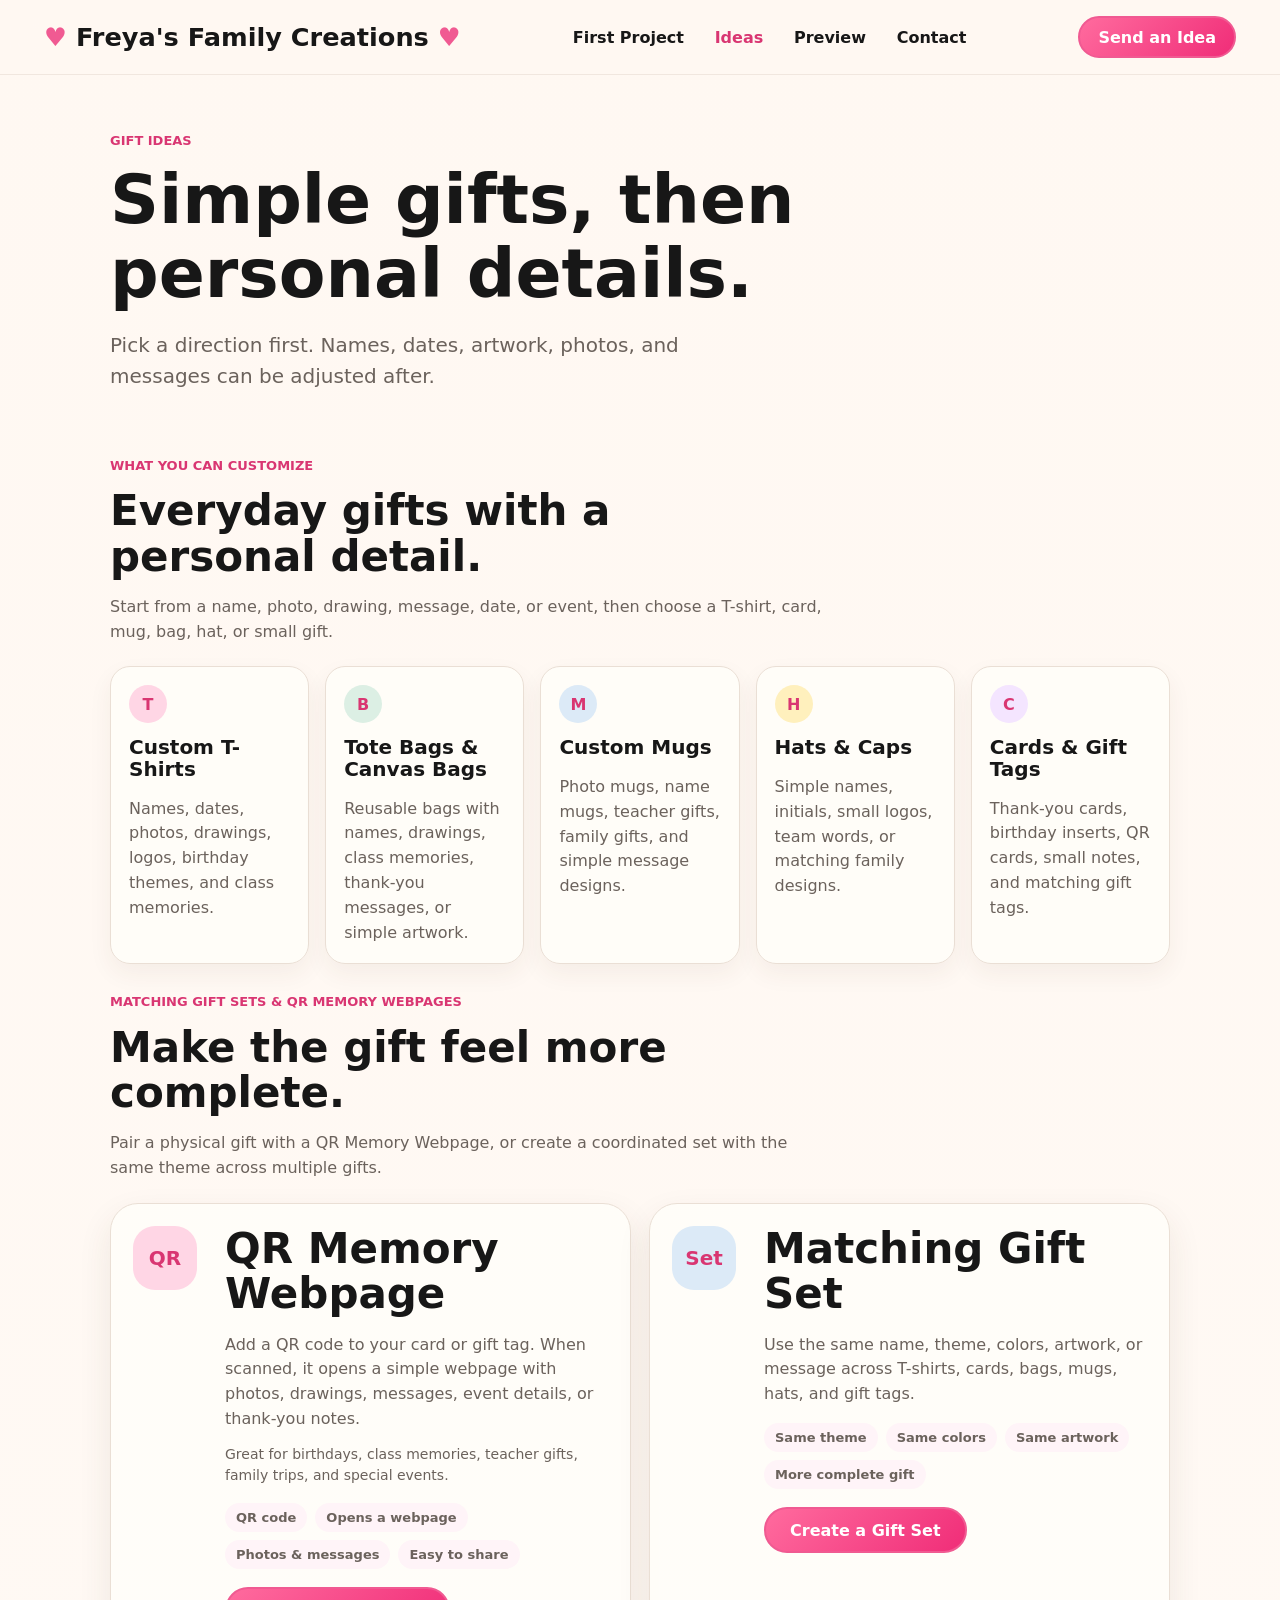
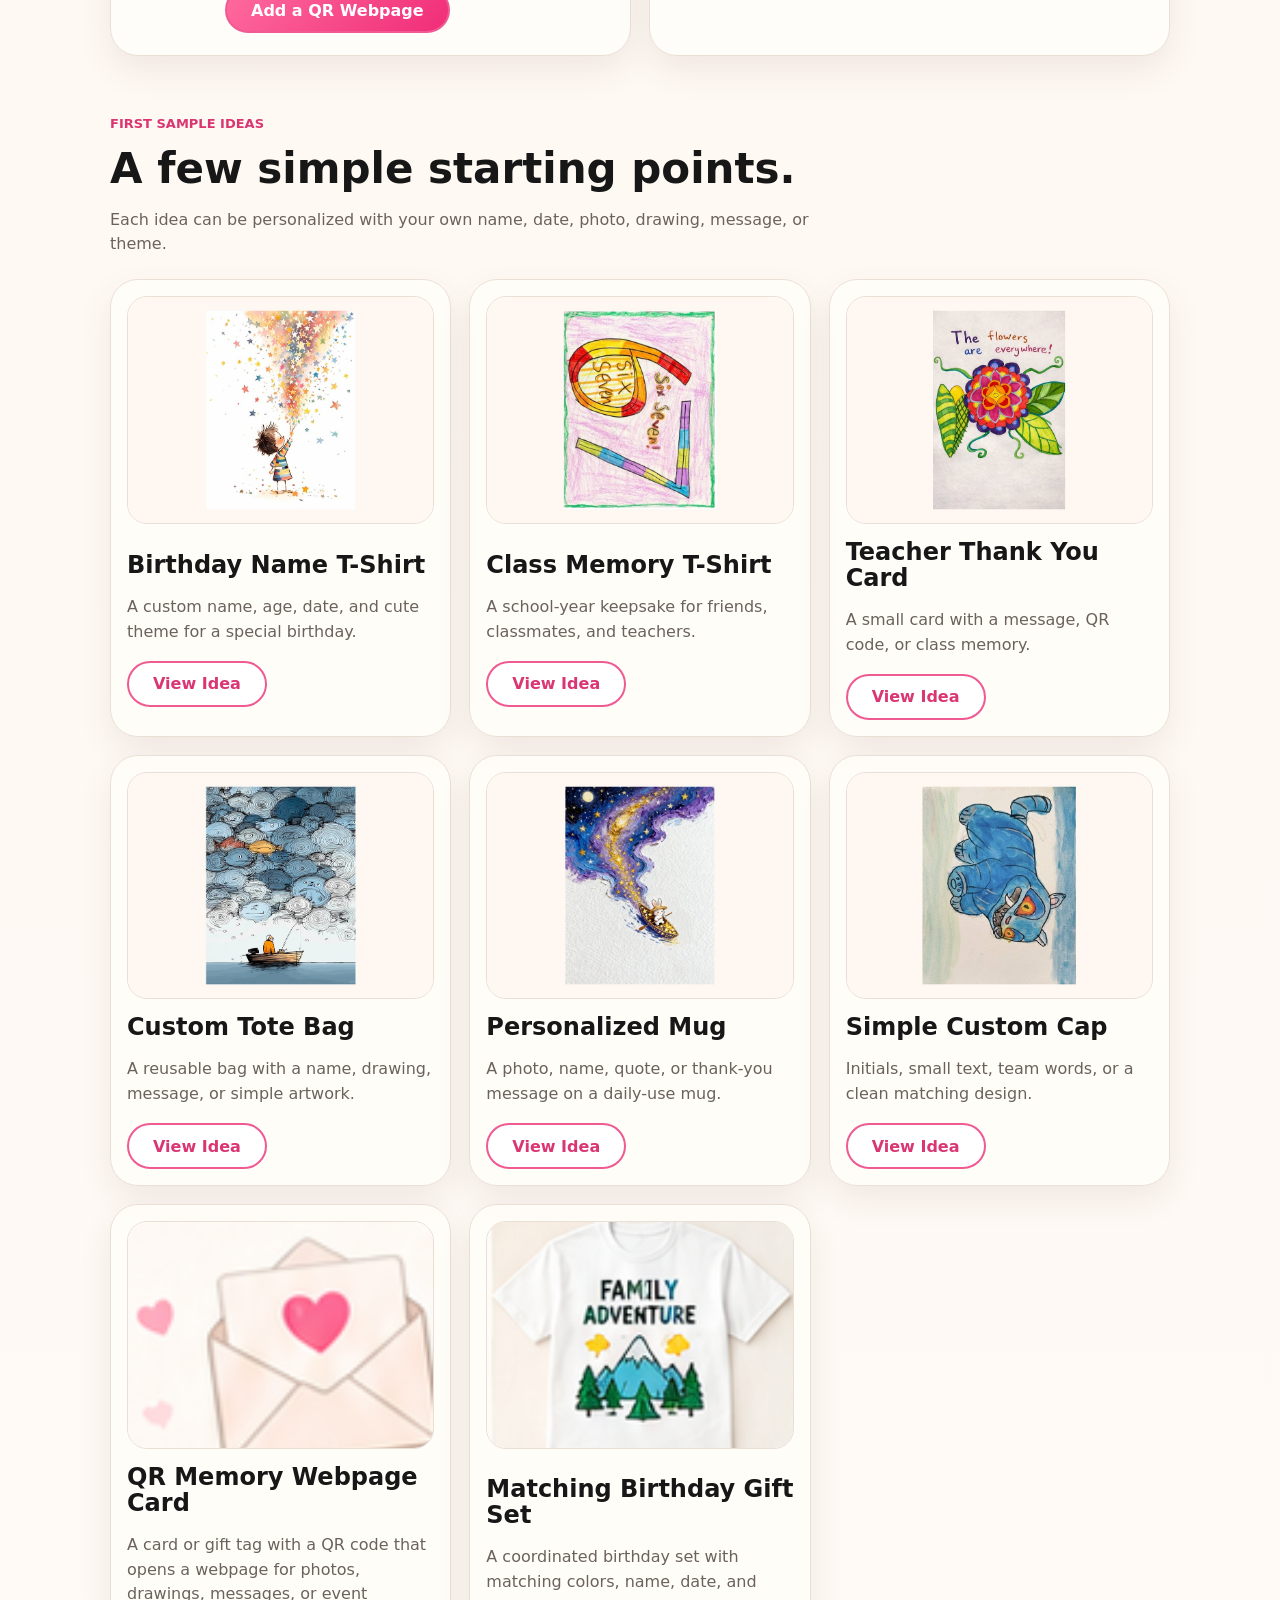
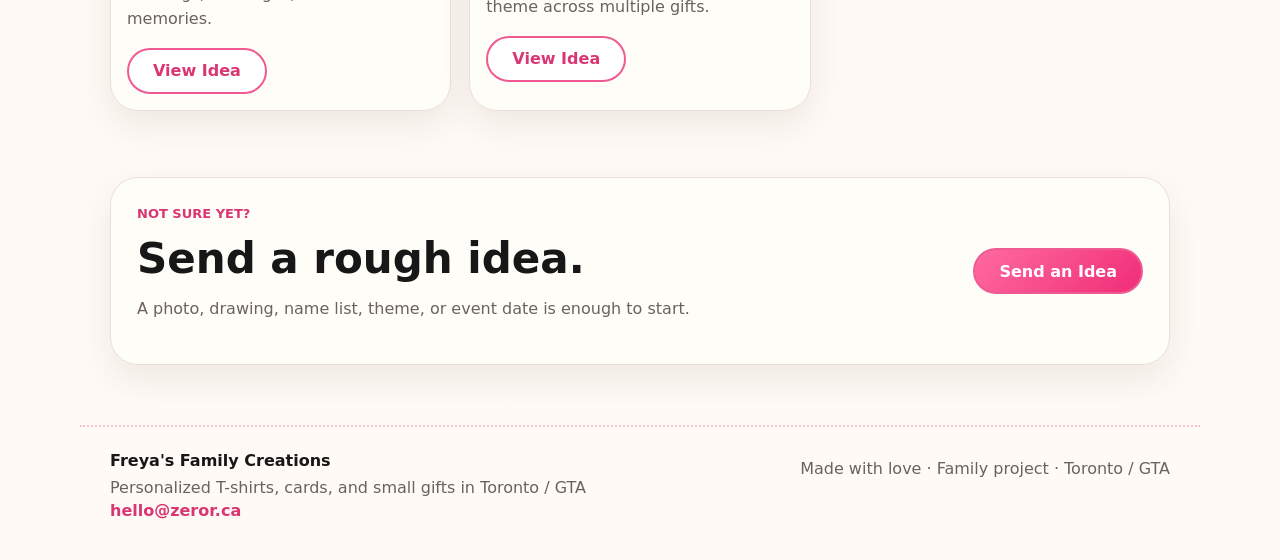
==== commit 40139eea: "Strengthen shirt QR memory webpage copy" ====
--- a/ideas.html
+++ b/ideas.html
@@ -15,7 +15,7 @@
         <a href="preview.html">Preview</a>
         <a href="index.html#contact">Contact</a>
       </nav>
-      <a class="button primary small" href="mailto:hello@zeror.ca?subject=Custom%20Gift%20Idea&amp;body=Hi%2C%0A%0AI%20have%20an%20idea%20for%3A%0A-%20T-shirt%20%2F%20card%20%2F%20bag%20%2F%20mug%20%2F%20hat%20%2F%20gift%3A%0A-%20Name%20or%20text%3A%0A-%20Photo%20or%20drawing%3A%0A-%20Date%20or%20event%3A%0A-%20Quantity%3A%0A-%20Size%20or%20product%20details%3A%0A-%20Deadline%3A%0A-%20Do%20you%20want%20a%20matching%20gift%20set%3F%3A%0A-%20Do%20you%20want%20a%20QR%20memory%20page%3F%3A%0A-%20Notes%3A%0A%0AThank%20you!">Send an Idea</a>
+      <a class="button primary small" href="mailto:hello@zeror.ca?subject=Custom%20Gift%20Idea&amp;body=Hi%2C%0A%0AI%20have%20an%20idea%20for%3A%0A-%20T-shirt%20%2F%20card%20%2F%20bag%20%2F%20mug%20%2F%20hat%20%2F%20gift%3A%0A-%20Name%20or%20text%3A%0A-%20Photo%20or%20drawing%3A%0A-%20Date%20or%20event%3A%0A-%20Quantity%3A%0A-%20Size%20or%20product%20details%3A%0A-%20Deadline%3A%0A-%20Do%20you%20want%20a%20QR%20Memory%20Webpage%3F%3A%0A-%20Do%20you%20want%20a%20matching%20gift%20set%3F%3A%0A-%20Notes%3A%0A%0AThank%20you!">Send an Idea</a>
     </header>
 
     <main>
@@ -62,11 +62,26 @@
 
       <section class="addon-section" aria-labelledby="addon-title">
         <div class="section-intro">
-          <p class="eyebrow">Matching Gift Sets &amp; QR Memory Pages</p>
+          <p class="eyebrow">Matching Gift Sets &amp; QR Memory Webpages</p>
           <h2 id="addon-title">Make the gift feel more complete.</h2>
-          <p>Create a coordinated gift set, or add a QR code that opens a memory page with photos, messages, drawings, event details, or a thank-you note.</p>
+          <p>Pair a physical gift with a QR Memory Webpage, or create a coordinated set with the same theme across multiple gifts.</p>
         </div>
         <div class="addon-grid">
+          <article class="addon-card">
+            <div class="addon-mark">QR</div>
+            <div>
+              <h2>QR Memory Webpage</h2>
+              <p>Add a QR code to your card or gift tag. When scanned, it opens a simple webpage with photos, drawings, messages, event details, or thank-you notes.</p>
+              <p class="helper-line">Great for birthdays, class memories, teacher gifts, family trips, and special events.</p>
+              <div class="tag-row">
+                <span>QR code</span>
+                <span>Opens a webpage</span>
+                <span>Photos &amp; messages</span>
+                <span>Easy to share</span>
+              </div>
+              <a class="button primary" href="mailto:hello@zeror.ca?subject=Custom%20Gift%20Idea&amp;body=Hi%2C%0A%0AI%20have%20an%20idea%20for%3A%0A-%20T-shirt%20%2F%20card%20%2F%20bag%20%2F%20mug%20%2F%20hat%20%2F%20gift%3A%0A-%20Name%20or%20text%3A%0A-%20Photo%20or%20drawing%3A%0A-%20Date%20or%20event%3A%0A-%20Quantity%3A%0A-%20Size%20or%20product%20details%3A%0A-%20Deadline%3A%0A-%20Do%20you%20want%20a%20QR%20Memory%20Webpage%3F%3A%0A-%20Do%20you%20want%20a%20matching%20gift%20set%3F%3A%0A-%20Notes%3A%0A%0AThank%20you!">Add a QR Webpage</a>
+            </div>
+          </article>
           <article class="addon-card">
             <div class="addon-mark">Set</div>
             <div>
@@ -78,22 +93,7 @@
                 <span>Same artwork</span>
                 <span>More complete gift</span>
               </div>
-              <a class="button primary" href="mailto:hello@zeror.ca?subject=Custom%20Gift%20Idea&amp;body=Hi%2C%0A%0AI%20have%20an%20idea%20for%3A%0A-%20T-shirt%20%2F%20card%20%2F%20bag%20%2F%20mug%20%2F%20hat%20%2F%20gift%3A%0A-%20Name%20or%20text%3A%0A-%20Photo%20or%20drawing%3A%0A-%20Date%20or%20event%3A%0A-%20Quantity%3A%0A-%20Size%20or%20product%20details%3A%0A-%20Deadline%3A%0A-%20Do%20you%20want%20a%20matching%20gift%20set%3F%3A%0A-%20Do%20you%20want%20a%20QR%20memory%20page%3F%3A%0A-%20Notes%3A%0A%0AThank%20you!">Create a Gift Set</a>
-            </div>
-          </article>
-          <article class="addon-card">
-            <div class="addon-mark">QR</div>
-            <div>
-              <h2>QR Memory Page</h2>
-              <p>Add a QR code to a card or gift tag. It opens a memory page with photos, messages, drawings, event details, or a thank-you note.</p>
-              <p>A simple custom webpage for the occasion can also be created for birthdays, class memories, thank-you notes, or family events.</p>
-              <div class="tag-row">
-                <span>QR code</span>
-                <span>Opens a webpage</span>
-                <span>Photos &amp; messages</span>
-                <span>Easy to share</span>
-              </div>
-              <a class="button primary" href="mailto:hello@zeror.ca?subject=Custom%20Gift%20Idea&amp;body=Hi%2C%0A%0AI%20have%20an%20idea%20for%3A%0A-%20T-shirt%20%2F%20card%20%2F%20bag%20%2F%20mug%20%2F%20hat%20%2F%20gift%3A%0A-%20Name%20or%20text%3A%0A-%20Photo%20or%20drawing%3A%0A-%20Date%20or%20event%3A%0A-%20Quantity%3A%0A-%20Size%20or%20product%20details%3A%0A-%20Deadline%3A%0A-%20Do%20you%20want%20a%20matching%20gift%20set%3F%3A%0A-%20Do%20you%20want%20a%20QR%20memory%20page%3F%3A%0A-%20Notes%3A%0A%0AThank%20you!">Add a Memory Page</a>
+              <a class="button primary" href="mailto:hello@zeror.ca?subject=Custom%20Gift%20Idea&amp;body=Hi%2C%0A%0AI%20have%20an%20idea%20for%3A%0A-%20T-shirt%20%2F%20card%20%2F%20bag%20%2F%20mug%20%2F%20hat%20%2F%20gift%3A%0A-%20Name%20or%20text%3A%0A-%20Photo%20or%20drawing%3A%0A-%20Date%20or%20event%3A%0A-%20Quantity%3A%0A-%20Size%20or%20product%20details%3A%0A-%20Deadline%3A%0A-%20Do%20you%20want%20a%20QR%20Memory%20Webpage%3F%3A%0A-%20Do%20you%20want%20a%20matching%20gift%20set%3F%3A%0A-%20Notes%3A%0A%0AThank%20you!">Create a Gift Set</a>
             </div>
           </article>
         </div>
@@ -155,18 +155,18 @@
             </div>
           </article>
           <article class="template-card">
+            <img class="template-image" src="assets/ui-slices/contact-envelope.png" alt="QR memory webpage card sample" />
+            <div>
+              <h2>QR Memory Webpage Card</h2>
+              <p>A card or gift tag with a QR code that opens a webpage for photos, drawings, messages, or event memories.</p>
+              <a class="button secondary" href="index.html#contact">View Idea</a>
+            </div>
+          </article>
+          <article class="template-card">
             <img class="template-image" src="assets/ui-slices/sample-family.png" alt="Matching birthday gift set sample" />
             <div>
               <h2>Matching Birthday Gift Set</h2>
               <p>A coordinated birthday set with matching colors, name, date, and theme across multiple gifts.</p>
-              <a class="button secondary" href="index.html#contact">View Idea</a>
-            </div>
-          </article>
-          <article class="template-card">
-            <img class="template-image" src="assets/ui-slices/contact-envelope.png" alt="QR memory webpage card sample" />
-            <div>
-              <h2>QR Memory Webpage Card</h2>
-              <p>A card or tag with a QR code that opens a simple webpage with photos, drawings, messages, or event details.</p>
               <a class="button secondary" href="index.html#contact">View Idea</a>
             </div>
           </article>
@@ -179,7 +179,7 @@
           <h2>Send a rough idea.</h2>
           <p>A photo, drawing, name list, theme, or event date is enough to start.</p>
         </div>
-        <a class="button primary" href="mailto:hello@zeror.ca?subject=Custom%20Gift%20Idea&amp;body=Hi%2C%0A%0AI%20have%20an%20idea%20for%3A%0A-%20T-shirt%20%2F%20card%20%2F%20bag%20%2F%20mug%20%2F%20hat%20%2F%20gift%3A%0A-%20Name%20or%20text%3A%0A-%20Photo%20or%20drawing%3A%0A-%20Date%20or%20event%3A%0A-%20Quantity%3A%0A-%20Size%20or%20product%20details%3A%0A-%20Deadline%3A%0A-%20Do%20you%20want%20a%20matching%20gift%20set%3F%3A%0A-%20Do%20you%20want%20a%20QR%20memory%20page%3F%3A%0A-%20Notes%3A%0A%0AThank%20you!">Send an Idea</a>
+        <a class="button primary" href="mailto:hello@zeror.ca?subject=Custom%20Gift%20Idea&amp;body=Hi%2C%0A%0AI%20have%20an%20idea%20for%3A%0A-%20T-shirt%20%2F%20card%20%2F%20bag%20%2F%20mug%20%2F%20hat%20%2F%20gift%3A%0A-%20Name%20or%20text%3A%0A-%20Photo%20or%20drawing%3A%0A-%20Date%20or%20event%3A%0A-%20Quantity%3A%0A-%20Size%20or%20product%20details%3A%0A-%20Deadline%3A%0A-%20Do%20you%20want%20a%20QR%20Memory%20Webpage%3F%3A%0A-%20Do%20you%20want%20a%20matching%20gift%20set%3F%3A%0A-%20Notes%3A%0A%0AThank%20you!">Send an Idea</a>
       </section>
     </main>
 
--- a/styles.css
+++ b/styles.css
@@ -170,6 +170,14 @@
   line-height: 1.42;
 }
 
+.hero-note {
+  max-width: 620px;
+  margin: 16px 0 0;
+  padding-left: 14px;
+  border-left: 3px dotted var(--pink);
+  font-size: 15px;
+}
+
 .home-hero {
   display: grid;
   grid-template-columns: minmax(0, 1fr) minmax(320px, 420px);
@@ -467,6 +475,11 @@
   color: var(--muted);
   font-size: 13px;
   font-weight: 900;
+}
+
+.helper-line {
+  margin-top: -4px;
+  font-size: 14px;
 }
 
 .idea-template-grid {
